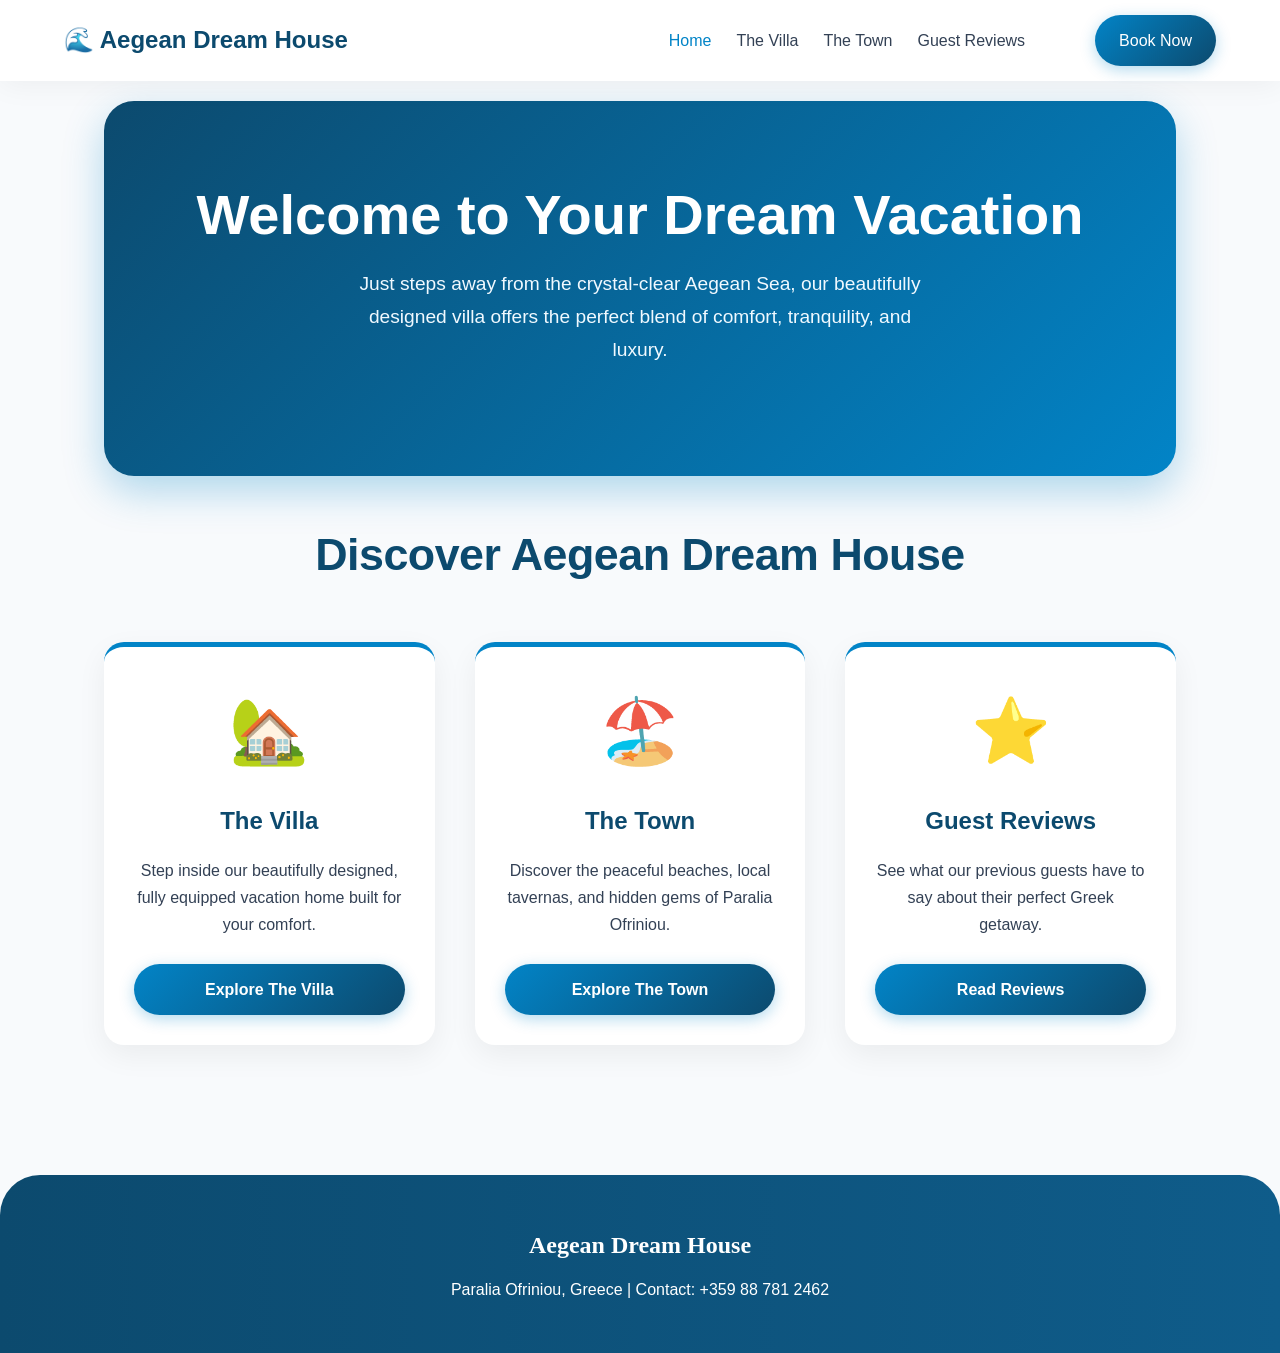
==== index.html @ e9da3510 "Update index.html" ====
<!DOCTYPE html>
<html lang="en">
<head>
    <meta charset="UTF-8">
    <meta name="viewport" content="width=device-width, initial-scale=1.0">
    <title>Aegean Dream House | Paralia Ofriniou</title>
    <link rel="stylesheet" href="style.css">
</head>
<body>

    <nav>
        <a href="index.html" class="logo">🌊 Aegean Dream House</a>
        <div class="menu-toggle" id="mobile-menu">
            <span class="bar"></span><span class="bar"></span><span class="bar"></span>
        </div>
        <div class="nav-links" id="nav-links">
            <a href="index.html" style="color: var(--accent-blue);">Home</a>
            <a href="villa.html">The Villa</a>
            <a href="town.html">The Town</a>
            <a href="reviews.html">Guest Reviews</a>
            <div id="google_translate_element" style="display: flex; align-items: center; margin: 0 10px;"></div>
            <a href="https://www.booking.com/Share-u95qrv" target="_blank" class="btn">Book Now</a>
        </div>
    </nav>

    <section class="section" style="padding-top: 20px; padding-bottom: 20px;">
        <div class="card fade-up" style="background: linear-gradient(135deg, var(--primary-blue), var(--accent-blue)); color: white; text-align: center; padding: 80px 20px; border-radius: 30px; box-shadow: 0 15px 40px rgba(2, 132, 199, 0.3); border-top: none;">
            <h1 style="font-size: 3.5rem; margin-bottom: 20px; line-height: 1.2;">Welcome to Your Dream Vacation</h1>
            <p style="font-size: 1.2rem; max-width: 600px; margin: 0 auto 30px auto; color: var(--light-blue);">Just steps away from the crystal-clear Aegean Sea, our beautifully designed villa offers the perfect blend of comfort, tranquility, and luxury.</p>
        </div>
    </section>

    <section class="section" style="padding-top: 20px;">
        <h2 class="section-title fade-up">Discover Aegean Dream House</h2>
        
        <div class="grid">
            <div class="card fade-up" style="text-align: center; display: flex; flex-direction: column; justify-content: space-between;">
                <div>
                    <div style="font-size: 4rem; margin-bottom: 15px;">🏡</div>
                    <h3 style="color: var(--primary-blue); font-size: 1.5rem; margin-bottom: 15px;">The Villa</h3>
                    <p style="margin-bottom: 25px;">Step inside our beautifully designed, fully equipped vacation home built for your comfort.</p>
                </div>
                <a href="villa.html" class="btn">Explore The Villa</a>
            </div>

            <div class="card fade-up" style="text-align: center; display: flex; flex-direction: column; justify-content: space-between;">
                <div>
                    <div style="font-size: 4rem; margin-bottom: 15px;">🏖️</div>
                    <h3 style="color: var(--primary-blue); font-size: 1.5rem; margin-bottom: 15px;">The Town</h3>
                    <p style="margin-bottom: 25px;">Discover the peaceful beaches, local tavernas, and hidden gems of Paralia Ofriniou.</p>
                </div>
                <a href="town.html" class="btn">Explore The Town</a>
            </div>

            <div class="card fade-up" style="text-align: center; display: flex; flex-direction: column; justify-content: space-between;">
                <div>
                    <div style="font-size: 4rem; margin-bottom: 15px;">⭐</div>
                    <h3 style="color: var(--primary-blue); font-size: 1.5rem; margin-bottom: 15px;">Guest Reviews</h3>
                    <p style="margin-bottom: 25px;">See what our previous guests have to say about their perfect Greek getaway.</p>
                </div>
                <a href="reviews.html" class="btn">Read Reviews</a>
            </div>
        </div>
    </section>

    <footer>
        <h2 style="font-family: 'Georgia', serif; margin-bottom: 10px;">Aegean Dream House</h2>
        <p>Paralia Ofriniou, Greece | Contact: +359 88 781 2462</p>
    </footer>

    <script>
        document.getElementById('mobile-menu').addEventListener('click', function() {
            document.getElementById('nav-links').classList.toggle('active');
        });

        const fadeElements = document.querySelectorAll('.fade-up');
        const appearOptions = { threshold: 0.15, rootMargin: "0px 0px -50px 0px" };
        const appearOnScroll = new IntersectionObserver(function(entries, observer) {
            entries.forEach(entry => {
                if (!entry.isIntersecting) return;
                entry.target.classList.add('visible');
                observer.unobserve(entry.target);
            });
        }, appearOptions);
        fadeElements.forEach(element => appearOnScroll.observe(element));

        function googleTranslateElementInit() {
            new google.translate.TranslateElement({
                pageLanguage: 'en',
                includedLanguages: 'en,bg,ro,ru,tr',
                layout: google.translate.TranslateElement.InlineLayout.SIMPLE
            }, 'google_translate_element');
        }
    </script>
    <script type="text/javascript" src="https://translate.google.com/translate_a/element.js?cb=googleTranslateElementInit"></script>
</body>
</html>
---- style.css ----
/* =========================================
   AEGEAN DREAM HOUSE - PREMIUM STYLESHEET
========================================= */

/* --- 1. Base Variables & Setup --- */
:root {
    --primary-blue: #0c4a6e; 
    --accent-blue: #0284c7;  
    --light-blue: #f0f9ff;   
    --text-color: #334155;
    --bg-color: #f8fafc;
}

* {
    margin: 0;
    padding: 0;
    box-sizing: border-box;
    font-family: 'Segoe UI', Tahoma, Geneva, Verdana, sans-serif;
}

body {
    background-color: var(--bg-color);
    color: var(--text-color);
    line-height: 1.7;
    overflow-x: hidden; /* Prevents horizontal scrolling */
}

/* --- 2. Floating Navigation Bar --- */
nav {
    display: flex;
    justify-content: space-between;
    align-items: center;
    padding: 15px 5%;
    background-color: rgba(255, 255, 255, 0.95);
    backdrop-filter: blur(10px); /* Gives a premium frosted glass effect */
    box-shadow: 0 4px 30px rgba(0,0,0,0.05);
    position: sticky;
    top: 0;
    z-index: 1000;
}

.logo {
    font-size: 1.5rem;
    font-weight: bold;
    color: var(--primary-blue);
    text-decoration: none;
    display: flex;
    align-items: center;
    transition: transform 0.3s ease;
}

.logo:hover {
    transform: scale(1.02);
}

.nav-links {
    display: flex;
    align-items: center;
    gap: 25px;
}

.nav-links a {
    text-decoration: none;
    color: var(--text-color);
    font-weight: 500;
    position: relative;
    transition: color 0.3s ease;
}

/* Elegant underline hover effect */
.nav-links a::after {
    content: '';
    position: absolute;
    width: 0;
    height: 2px;
    bottom: -4px;
    left: 0;
    background-color: var(--accent-blue);
    transition: width 0.3s ease;
}

.nav-links a:hover::after {
    width: 100%;
}

.nav-links a:hover {
    color: var(--accent-blue);
}

/* --- Buttons --- */
.btn {
    background: linear-gradient(135deg, var(--accent-blue), var(--primary-blue));
    color: #fff !important;
    padding: 12px 24px;
    border-radius: 30px; /* Softer, pill-shaped buttons */
    font-weight: bold;
    border: none;
    cursor: pointer;
    transition: transform 0.3s ease, box-shadow 0.3s ease;
    text-align: center;
    text-decoration: none;
    box-shadow: 0 4px 15px rgba(2, 132, 199, 0.3);
}

.btn:hover {
    transform: translateY(-2px);
    box-shadow: 0 8px 25px rgba(2, 132, 199, 0.4);
}

.btn::after {
    display: none; /* Removes the underline effect from the button */
}

/* --- 3. Sections & Floating Cards --- */
.section {
    padding: 80px 5%;
    max-width: 1200px;
    margin: 0 auto;
}

.section-title {
    text-align: center;
    font-size: 2.8rem;
    color: var(--primary-blue);
    margin-bottom: 50px;
    font-weight: 800;
    letter-spacing: -0.5px;
}

.grid {
    display: grid;
    grid-template-columns: repeat(auto-fit, minmax(300px, 1fr));
    gap: 40px;
    margin-top: 30px;
}

.card {
    background: #fff;
    padding: 30px;
    border-radius: 20px; /* Softer corners */
    box-shadow: 0 10px 30px rgba(0,0,0,0.06); /* Soft, floating shadow */
    border-top: 5px solid var(--accent-blue);
    transition: transform 0.5s cubic-bezier(0.165, 0.84, 0.44, 1), box-shadow 0.5s ease;
}

.card:hover {
    transform: translateY(-8px);
    box-shadow: 0 20px 40px rgba(0,0,0,0.12);
}

/* --- 4. PERFECT IMAGE GALLERIES --- */
.gallery-grid {
    display: grid;
    grid-template-columns: repeat(auto-fit, minmax(300px, 1fr));
    gap: 20px;
    margin-top: 30px;
}

.gallery-img {
    width: 100%;
    height: 280px; /* Forces all images to be exactly this tall */
    object-fit: cover; /* Crops perfectly without stretching */
    border-radius: 15px; /* Smooth corners */
    box-shadow: 0 5px 15px rgba(0,0,0,0.08);
    transition: transform 0.5s cubic-bezier(0.165, 0.84, 0.44, 1), box-shadow 0.5s ease;
}

/* Only applies hover effect to Villa images */
.gallery-img.interactive:hover {
    transform: scale(1.03);
    cursor: zoom-in;
    box-shadow: 0 15px 30px rgba(0,0,0,0.15);
}

/* --- 5. LIGHTBOX (Enlarge Image Overlay) --- */
.lightbox {
    display: none; /* Hidden by default */
    position: fixed;
    z-index: 9999;
    top: 0;
    left: 0;
    width: 100%;
    height: 100%;
    background: rgba(12, 74, 110, 0.95); /* Deep blue premium backdrop */
    backdrop-filter: blur(5px);
    align-items: center;
    justify-content: center;
    opacity: 0;
    transition: opacity 0.4s ease;
}

.lightbox.active {
    display: flex;
    opacity: 1;
}

.lightbox img {
    max-width: 90%;
    max-height: 90vh;
    border-radius: 10px;
    box-shadow: 0 20px 50px rgba(0,0,0,0.5);
    transform: scale(0.95);
    transition: transform 0.4s cubic-bezier(0.165, 0.84, 0.44, 1);
}

.lightbox.active img {
    transform: scale(1);
}

.close-lightbox {
    position: absolute;
    top: 30px;
    right: 40px;
    color: white;
    font-size: 40px;
    cursor: pointer;
    transition: transform 0.3s;
}

.close-lightbox:hover {
    transform: scale(1.1) rotate(90deg);
}

/* --- 6. Form Styles --- */
.review-form {
    background: #fff;
    padding: 40px;
    border-radius: 20px;
    box-shadow: 0 10px 30px rgba(0,0,0,0.06);
    max-width: 600px;
    margin: 0 auto 50px auto;
}

input, select, textarea {
    width: 100%;
    padding: 15px;
    margin-bottom: 20px;
    border: 2px solid var(--light-blue);
    border-radius: 10px;
    font-family: inherit;
    font-size: 1rem;
    transition: border-color 0.3s, box-shadow 0.3s;
}

input:focus, select:focus, textarea:focus {
    outline: none;
    border-color: var(--accent-blue);
    box-shadow: 0 0 0 4px rgba(2, 132, 199, 0.1);
}

/* --- 7. Smooth Scroll Animations --- */
.fade-up {
    opacity: 0;
    transform: translateY(40px);
    /* The cubic-bezier makes it slow down smoothly at the end */
    transition: opacity 1s cubic-bezier(0.25, 1, 0.5, 1), transform 1s cubic-bezier(0.25, 1, 0.5, 1);
}

.fade-up.visible {
    opacity: 1;
    transform: translateY(0);
}

/* --- 8. Footer --- */
footer {
    background: linear-gradient(to right, var(--primary-blue), #0f5c8a);
    color: #fff;
    text-align: center;
    padding: 50px 5%;
    margin-top: 50px;
    border-top-left-radius: 40px;
    border-top-right-radius: 40px;
}

/* --- Mobile Menu & Google Translate Keep Same Logic --- */
.menu-toggle { display: none; flex-direction: column; cursor: pointer; }
.menu-toggle .bar { width: 25px; height: 3px; background-color: var(--primary-blue); margin: 4px 0; transition: 0.3s; border-radius: 3px; }
@media (max-width: 768px) {
    .menu-toggle { display: flex; }
    .nav-links { display: none; flex-direction: column; width: 100%; position: absolute; top: 70px; left: 0; background-color: rgba(255,255,255,0.98); padding: 20px 0; box-shadow: 0 10px 20px rgba(0,0,0,0.1); }
    .nav-links.active { display: flex; }
    #google_translate_element { margin: 15px 0 !important; }
}
.skiptranslate iframe { display: none !important; }
body { top: 0px !important; }
.goog-te-gadget-simple { background-color: var(--light-blue) !important; border: none !important; border-radius: 20px !important; padding: 8px 15px !important; font-family: inherit !important; display: flex !important; align-items: center !important; }
.goog-te-menu-value span { color: var(--primary-blue) !important; font-weight: bold !important; text-decoration: none !important; }
.goog-te-gadget-icon { display: none !important; }
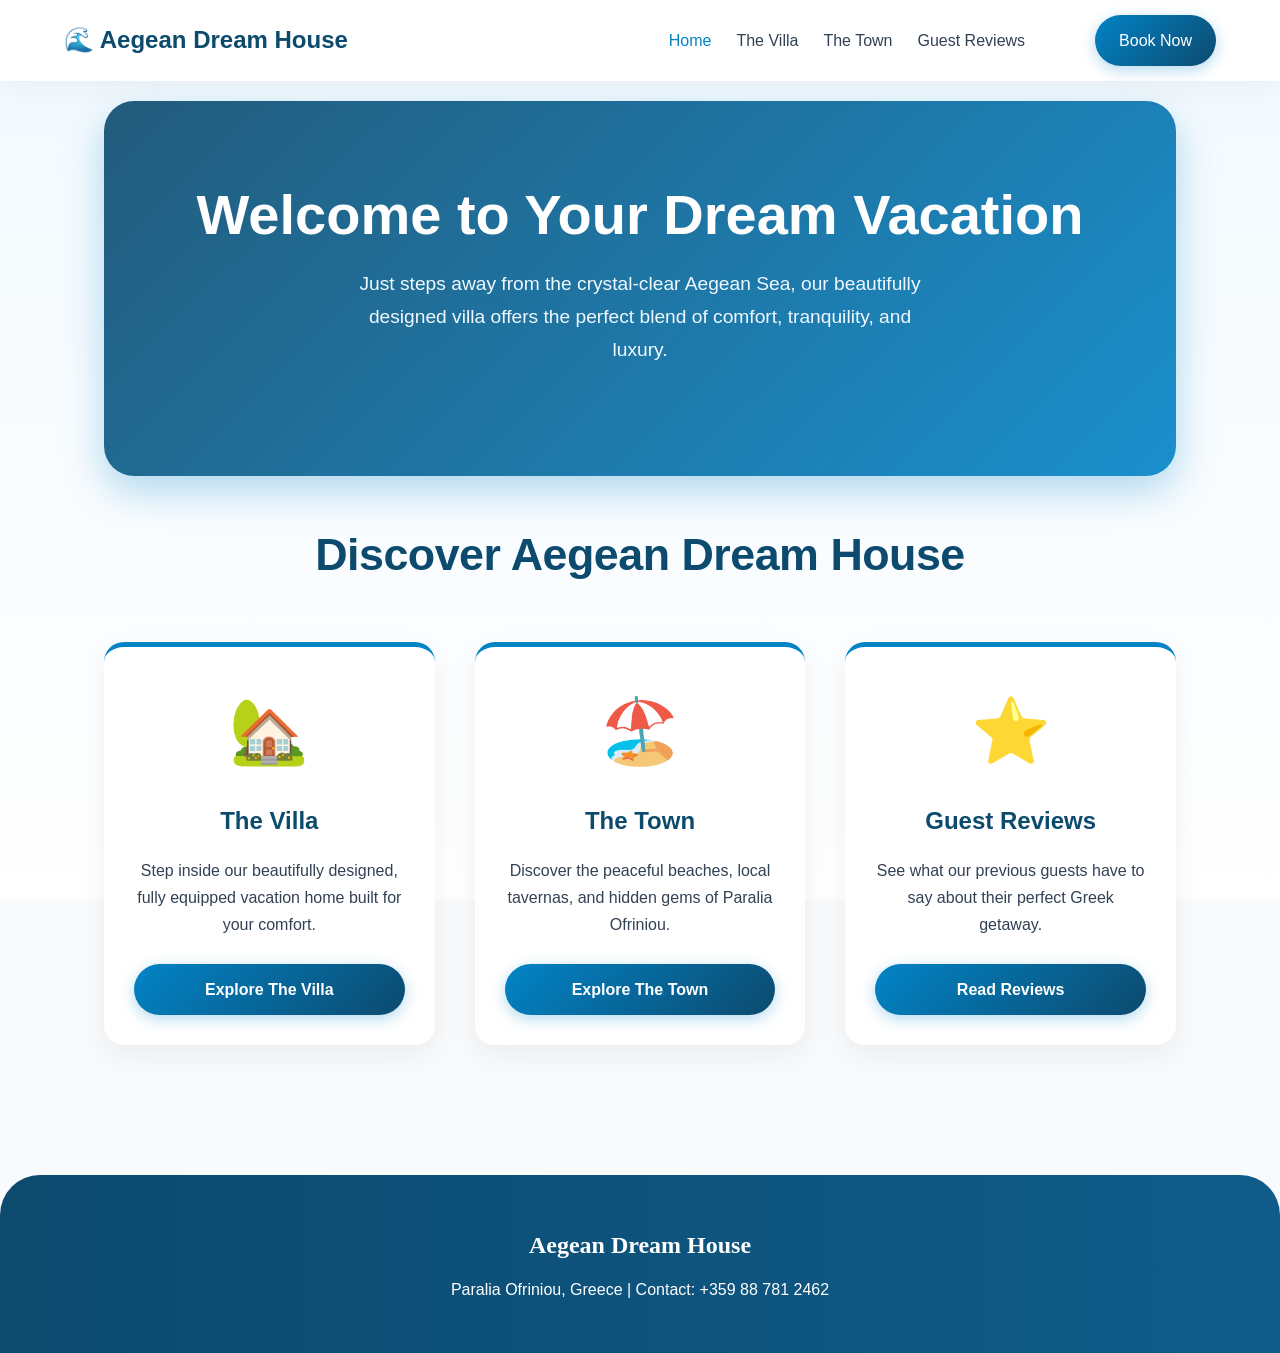
==== commit ee3a70be: "Update index.html" ====
--- a/index.html
+++ b/index.html
@@ -6,7 +6,7 @@
     <title>Aegean Dream House | Paralia Ofriniou</title>
     <link rel="stylesheet" href="style.css">
 </head>
-<body>
+<body class="live-bg">
 
     <nav>
         <a href="index.html" class="logo">🌊 Aegean Dream House</a>
@@ -24,7 +24,7 @@
     </nav>
 
     <section class="section" style="padding-top: 20px; padding-bottom: 20px;">
-        <div class="card fade-up" style="background: linear-gradient(135deg, var(--primary-blue), var(--accent-blue)); color: white; text-align: center; padding: 80px 20px; border-radius: 30px; box-shadow: 0 15px 40px rgba(2, 132, 199, 0.3); border-top: none;">
+        <div class="card fade-up" style="background: linear-gradient(135deg, rgba(12, 74, 110, 0.9), rgba(2, 132, 199, 0.9)); color: white; text-align: center; padding: 80px 20px; border-radius: 30px; box-shadow: 0 15px 40px rgba(2, 132, 199, 0.3); border-top: none;">
             <h1 style="font-size: 3.5rem; margin-bottom: 20px; line-height: 1.2;">Welcome to Your Dream Vacation</h1>
             <p style="font-size: 1.2rem; max-width: 600px; margin: 0 auto 30px auto; color: var(--light-blue);">Just steps away from the crystal-clear Aegean Sea, our beautifully designed villa offers the perfect blend of comfort, tranquility, and luxury.</p>
         </div>
--- a/style.css
+++ b/style.css
@@ -22,17 +22,40 @@
     background-color: var(--bg-color);
     color: var(--text-color);
     line-height: 1.7;
-    overflow-x: hidden; /* Prevents horizontal scrolling */
-}
-
-/* --- 2. Floating Navigation Bar --- */
+    overflow-x: hidden; 
+}
+
+/* --- 2. THE AEGEAN BACKGROUND THEMES --- */
+/* The "Live" Drifting Background for the Home Page */
+.live-bg {
+    background-image: linear-gradient(rgba(240, 249, 255, 0.75), rgba(255, 255, 255, 0.95)), url('https://images.unsplash.com/photo-1503177119275-0aa32b3a9368?ixlib=rb-4.0.3&auto=format&fit=crop&w=1920&q=80');
+    background-size: 120%;
+    background-attachment: fixed;
+    animation: oceanDrift 30s infinite alternate linear;
+}
+
+@keyframes oceanDrift {
+    0% { background-position: 0% 50%; }
+    100% { background-position: 100% 50%; }
+}
+
+/* The Static, Bright Background for the Other Pages */
+.static-bg {
+    background-image: linear-gradient(rgba(240, 249, 255, 0.85), rgba(255, 255, 255, 0.98)), url('https://images.unsplash.com/photo-1503177119275-0aa32b3a9368?ixlib=rb-4.0.3&auto=format&fit=crop&w=1920&q=80');
+    background-size: cover;
+    background-position: center;
+    background-attachment: fixed;
+}
+
+
+/* --- 3. Floating Navigation Bar --- */
 nav {
     display: flex;
     justify-content: space-between;
     align-items: center;
     padding: 15px 5%;
     background-color: rgba(255, 255, 255, 0.95);
-    backdrop-filter: blur(10px); /* Gives a premium frosted glass effect */
+    backdrop-filter: blur(10px); 
     box-shadow: 0 4px 30px rgba(0,0,0,0.05);
     position: sticky;
     top: 0;
@@ -67,7 +90,6 @@
     transition: color 0.3s ease;
 }
 
-/* Elegant underline hover effect */
 .nav-links a::after {
     content: '';
     position: absolute;
@@ -87,12 +109,11 @@
     color: var(--accent-blue);
 }
 
-/* --- Buttons --- */
 .btn {
     background: linear-gradient(135deg, var(--accent-blue), var(--primary-blue));
     color: #fff !important;
     padding: 12px 24px;
-    border-radius: 30px; /* Softer, pill-shaped buttons */
+    border-radius: 30px; 
     font-weight: bold;
     border: none;
     cursor: pointer;
@@ -108,10 +129,10 @@
 }
 
 .btn::after {
-    display: none; /* Removes the underline effect from the button */
-}
-
-/* --- 3. Sections & Floating Cards --- */
+    display: none; 
+}
+
+/* --- 4. Sections & Floating Cards --- */
 .section {
     padding: 80px 5%;
     max-width: 1200px;
@@ -135,10 +156,10 @@
 }
 
 .card {
-    background: #fff;
+    background: rgba(255, 255, 255, 0.95); /* Slightly translucent to show background */
     padding: 30px;
-    border-radius: 20px; /* Softer corners */
-    box-shadow: 0 10px 30px rgba(0,0,0,0.06); /* Soft, floating shadow */
+    border-radius: 20px; 
+    box-shadow: 0 10px 30px rgba(0,0,0,0.06); 
     border-top: 5px solid var(--accent-blue);
     transition: transform 0.5s cubic-bezier(0.165, 0.84, 0.44, 1), box-shadow 0.5s ease;
 }
@@ -148,7 +169,7 @@
     box-shadow: 0 20px 40px rgba(0,0,0,0.12);
 }
 
-/* --- 4. PERFECT IMAGE GALLERIES --- */
+/* --- 5. Image Galleries --- */
 .gallery-grid {
     display: grid;
     grid-template-columns: repeat(auto-fit, minmax(300px, 1fr));
@@ -158,30 +179,29 @@
 
 .gallery-img {
     width: 100%;
-    height: 280px; /* Forces all images to be exactly this tall */
-    object-fit: cover; /* Crops perfectly without stretching */
-    border-radius: 15px; /* Smooth corners */
+    height: 280px; 
+    object-fit: cover; 
+    border-radius: 15px; 
     box-shadow: 0 5px 15px rgba(0,0,0,0.08);
     transition: transform 0.5s cubic-bezier(0.165, 0.84, 0.44, 1), box-shadow 0.5s ease;
 }
 
-/* Only applies hover effect to Villa images */
 .gallery-img.interactive:hover {
     transform: scale(1.03);
     cursor: zoom-in;
     box-shadow: 0 15px 30px rgba(0,0,0,0.15);
 }
 
-/* --- 5. LIGHTBOX (Enlarge Image Overlay) --- */
+/* --- 6. Lightbox --- */
 .lightbox {
-    display: none; /* Hidden by default */
+    display: none; 
     position: fixed;
     z-index: 9999;
     top: 0;
     left: 0;
     width: 100%;
     height: 100%;
-    background: rgba(12, 74, 110, 0.95); /* Deep blue premium backdrop */
+    background: rgba(12, 74, 110, 0.95); 
     backdrop-filter: blur(5px);
     align-items: center;
     justify-content: center;
@@ -221,9 +241,9 @@
     transform: scale(1.1) rotate(90deg);
 }
 
-/* --- 6. Form Styles --- */
+/* --- 7. Forms --- */
 .review-form {
-    background: #fff;
+    background: rgba(255, 255, 255, 0.95);
     padding: 40px;
     border-radius: 20px;
     box-shadow: 0 10px 30px rgba(0,0,0,0.06);
@@ -248,11 +268,10 @@
     box-shadow: 0 0 0 4px rgba(2, 132, 199, 0.1);
 }
 
-/* --- 7. Smooth Scroll Animations --- */
+/* --- 8. Smooth Scroll Animations --- */
 .fade-up {
     opacity: 0;
     transform: translateY(40px);
-    /* The cubic-bezier makes it slow down smoothly at the end */
     transition: opacity 1s cubic-bezier(0.25, 1, 0.5, 1), transform 1s cubic-bezier(0.25, 1, 0.5, 1);
 }
 
@@ -261,7 +280,7 @@
     transform: translateY(0);
 }
 
-/* --- 8. Footer --- */
+/* --- 9. Footer --- */
 footer {
     background: linear-gradient(to right, var(--primary-blue), #0f5c8a);
     color: #fff;
@@ -272,7 +291,7 @@
     border-top-right-radius: 40px;
 }
 
-/* --- Mobile Menu & Google Translate Keep Same Logic --- */
+/* --- 10. Mobile Menu & Translate Menu --- */
 .menu-toggle { display: none; flex-direction: column; cursor: pointer; }
 .menu-toggle .bar { width: 25px; height: 3px; background-color: var(--primary-blue); margin: 4px 0; transition: 0.3s; border-radius: 3px; }
 @media (max-width: 768px) {
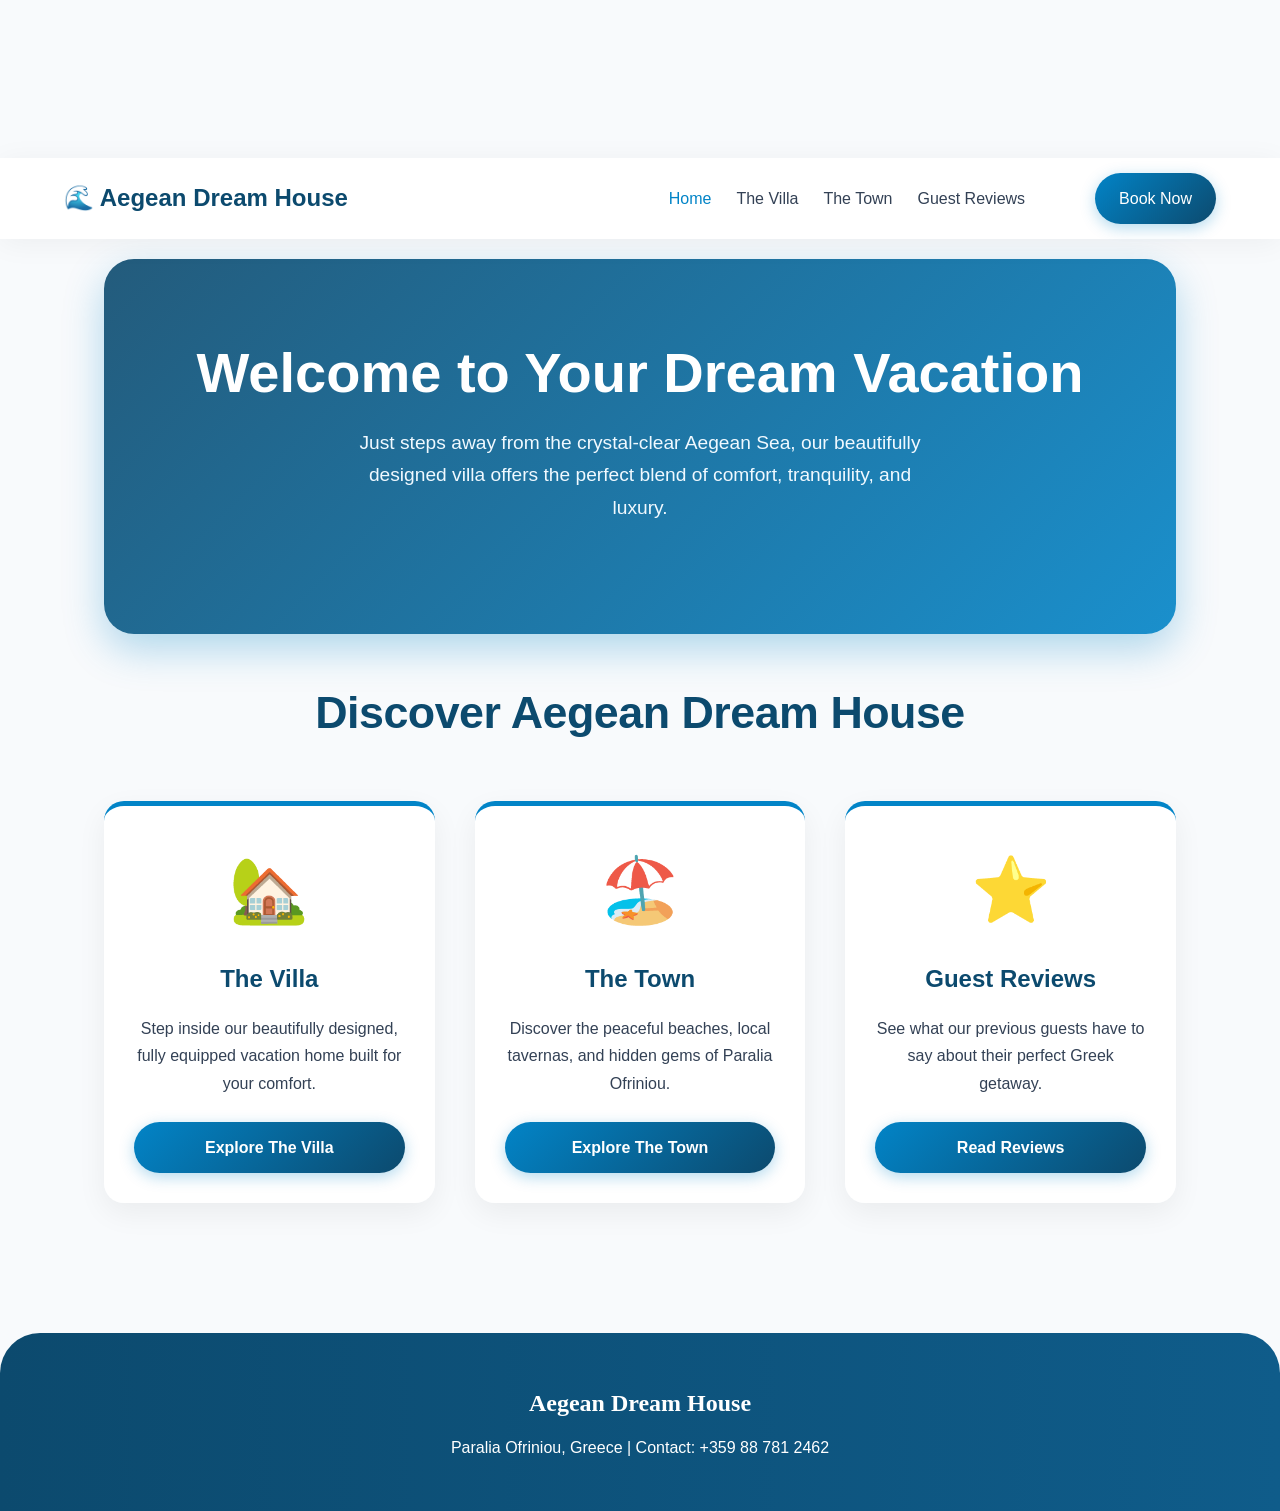
==== commit 0f281286: "Update index.html" ====
--- a/index.html
+++ b/index.html
@@ -6,7 +6,14 @@
     <title>Aegean Dream House | Paralia Ofriniou</title>
     <link rel="stylesheet" href="style.css">
 </head>
-<body class="live-bg">
+<body>
+
+    <div class="video-background">
+        <video autoplay loop muted playsinline>
+            <source src="images/waves.mp4" type="video/mp4">
+        </video>
+        <div class="video-overlay"></div>
+    </div>
 
     <nav>
         <a href="index.html" class="logo">🌊 Aegean Dream House</a>
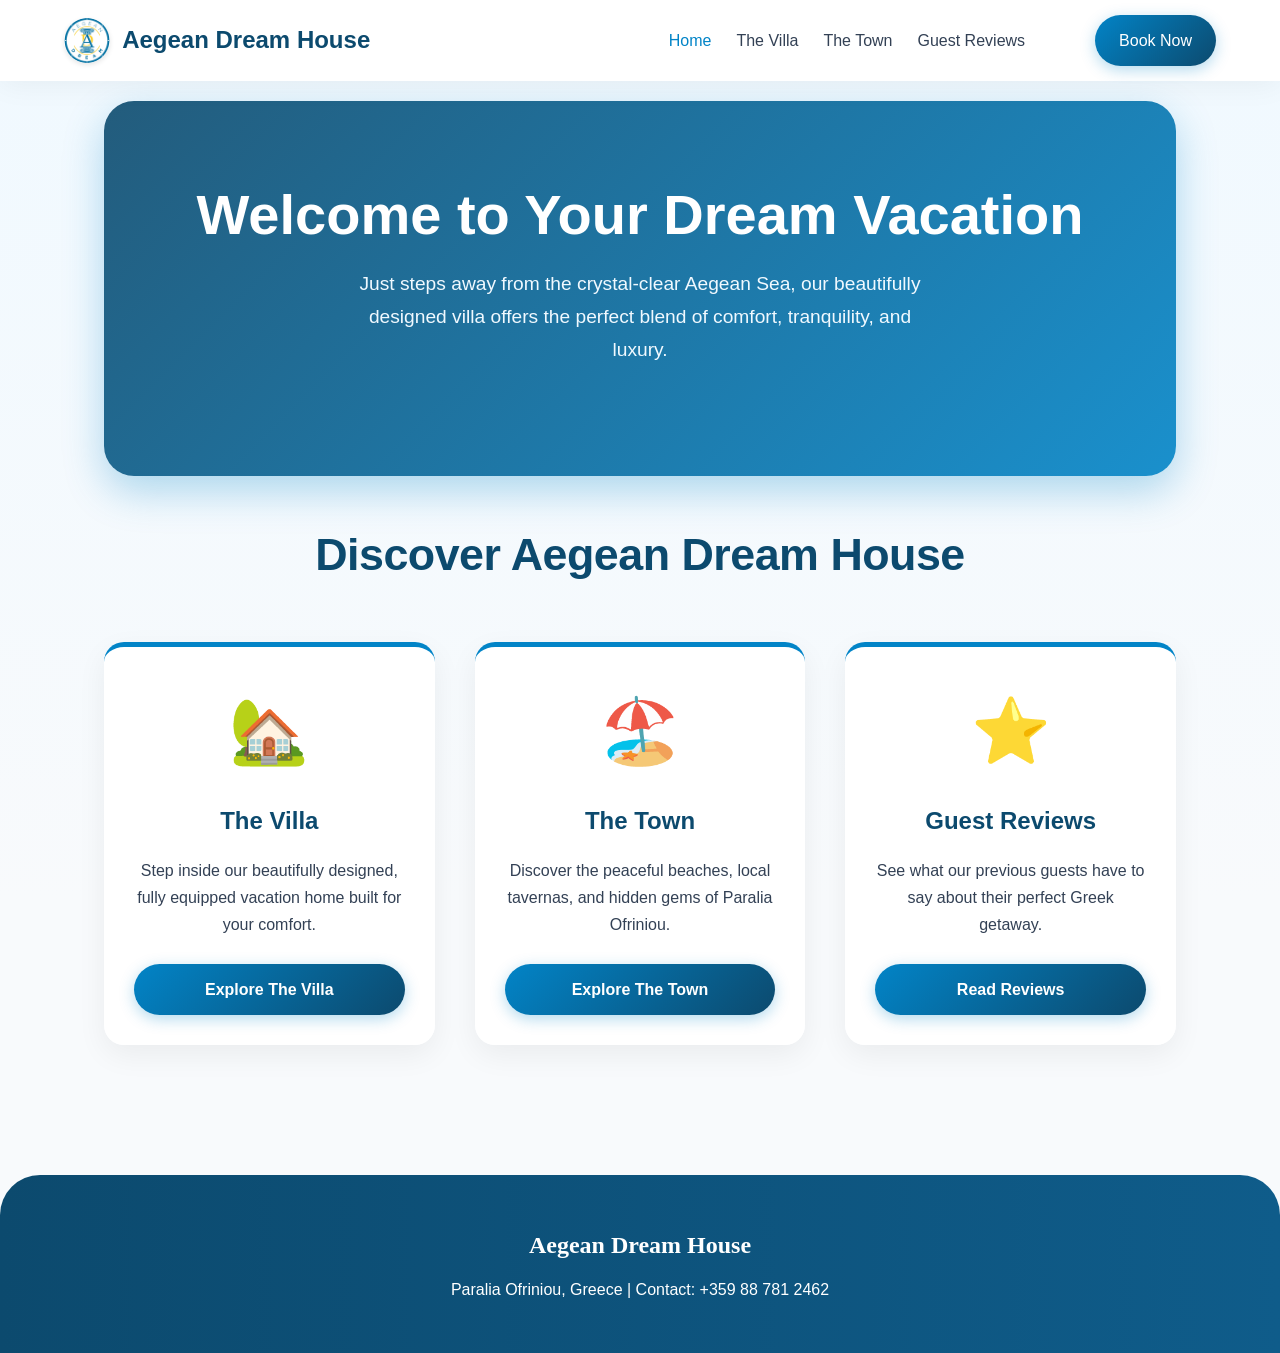
==== commit 64109495: "Update index.html" ====
--- a/index.html
+++ b/index.html
@@ -16,7 +16,10 @@
     </div>
 
     <nav>
-        <a href="index.html" class="logo">🌊 Aegean Dream House</a>
+<a href="index.html" class="logo">
+            <img src="images/logo.jpg" alt="Aegean Dream Logo" class="nav-logo">
+            Aegean Dream House
+        </a>
         <div class="menu-toggle" id="mobile-menu">
             <span class="bar"></span><span class="bar"></span><span class="bar"></span>
         </div>
--- a/style.css
+++ b/style.css
@@ -26,27 +26,41 @@
 }
 
 /* --- 2. THE AEGEAN BACKGROUND THEMES --- */
-/* The "Live" Drifting Background for the Home Page */
-.live-bg {
-    background-image: linear-gradient(rgba(240, 249, 255, 0.75), rgba(255, 255, 255, 0.95)), url('https://images.unsplash.com/photo-1503177119275-0aa32b3a9368?ixlib=rb-4.0.3&auto=format&fit=crop&w=1920&q=80');
-    background-size: 120%;
+
+/* The Live Video Background (For Home Page) */
+.video-background {
+    position: fixed;
+    top: 0;
+    left: 0;
+    width: 100%;
+    height: 100%;
+    z-index: -1;
+    overflow: hidden;
+    background-color: var(--light-blue); /* Fallback color */
+}
+
+.video-background video {
+    width: 100%;
+    height: 100%;
+    object-fit: cover; /* Ensures the video fills the screen perfectly */
+}
+
+.video-overlay {
+    position: absolute;
+    top: 0;
+    left: 0;
+    width: 100%;
+    height: 100%;
+    /* A soft gradient overlay so text remains easy to read */
+    background: linear-gradient(rgba(240, 249, 255, 0.6), rgba(248, 250, 252, 1)); 
+}
+
+/* The Static Background (For all other pages) */
+/* A premium, unbreakable CSS color gradient inspired by the Aegean Sea */
+.static-bg {
+    background: linear-gradient(135deg, #e0f2fe 0%, #bae6fd 50%, #f8fafc 100%);
     background-attachment: fixed;
-    animation: oceanDrift 30s infinite alternate linear;
-}
-
-@keyframes oceanDrift {
-    0% { background-position: 0% 50%; }
-    100% { background-position: 100% 50%; }
-}
-
-/* The Static, Bright Background for the Other Pages */
-.static-bg {
-    background-image: linear-gradient(rgba(240, 249, 255, 0.85), rgba(255, 255, 255, 0.98)), url('https://images.unsplash.com/photo-1503177119275-0aa32b3a9368?ixlib=rb-4.0.3&auto=format&fit=crop&w=1920&q=80');
-    background-size: cover;
-    background-position: center;
-    background-attachment: fixed;
-}
-
+}
 
 /* --- 3. Floating Navigation Bar --- */
 nav {
@@ -305,3 +319,12 @@
 .goog-te-gadget-simple { background-color: var(--light-blue) !important; border: none !important; border-radius: 20px !important; padding: 8px 15px !important; font-family: inherit !important; display: flex !important; align-items: center !important; }
 .goog-te-menu-value span { color: var(--primary-blue) !important; font-weight: bold !important; text-decoration: none !important; }
 .goog-te-gadget-icon { display: none !important; }
+
+/* --- Custom Logo Sizing --- */
+.nav-logo {
+    height: 45px; /* Keeps the logo the perfect size for the menu */
+    width: auto;
+    margin-right: 12px;
+    border-radius: 50%; /* Keeps the circular shape perfectly round */
+    box-shadow: 0 2px 5px rgba(0,0,0,0.1); /* Adds a tiny shadow to make it pop */
+}
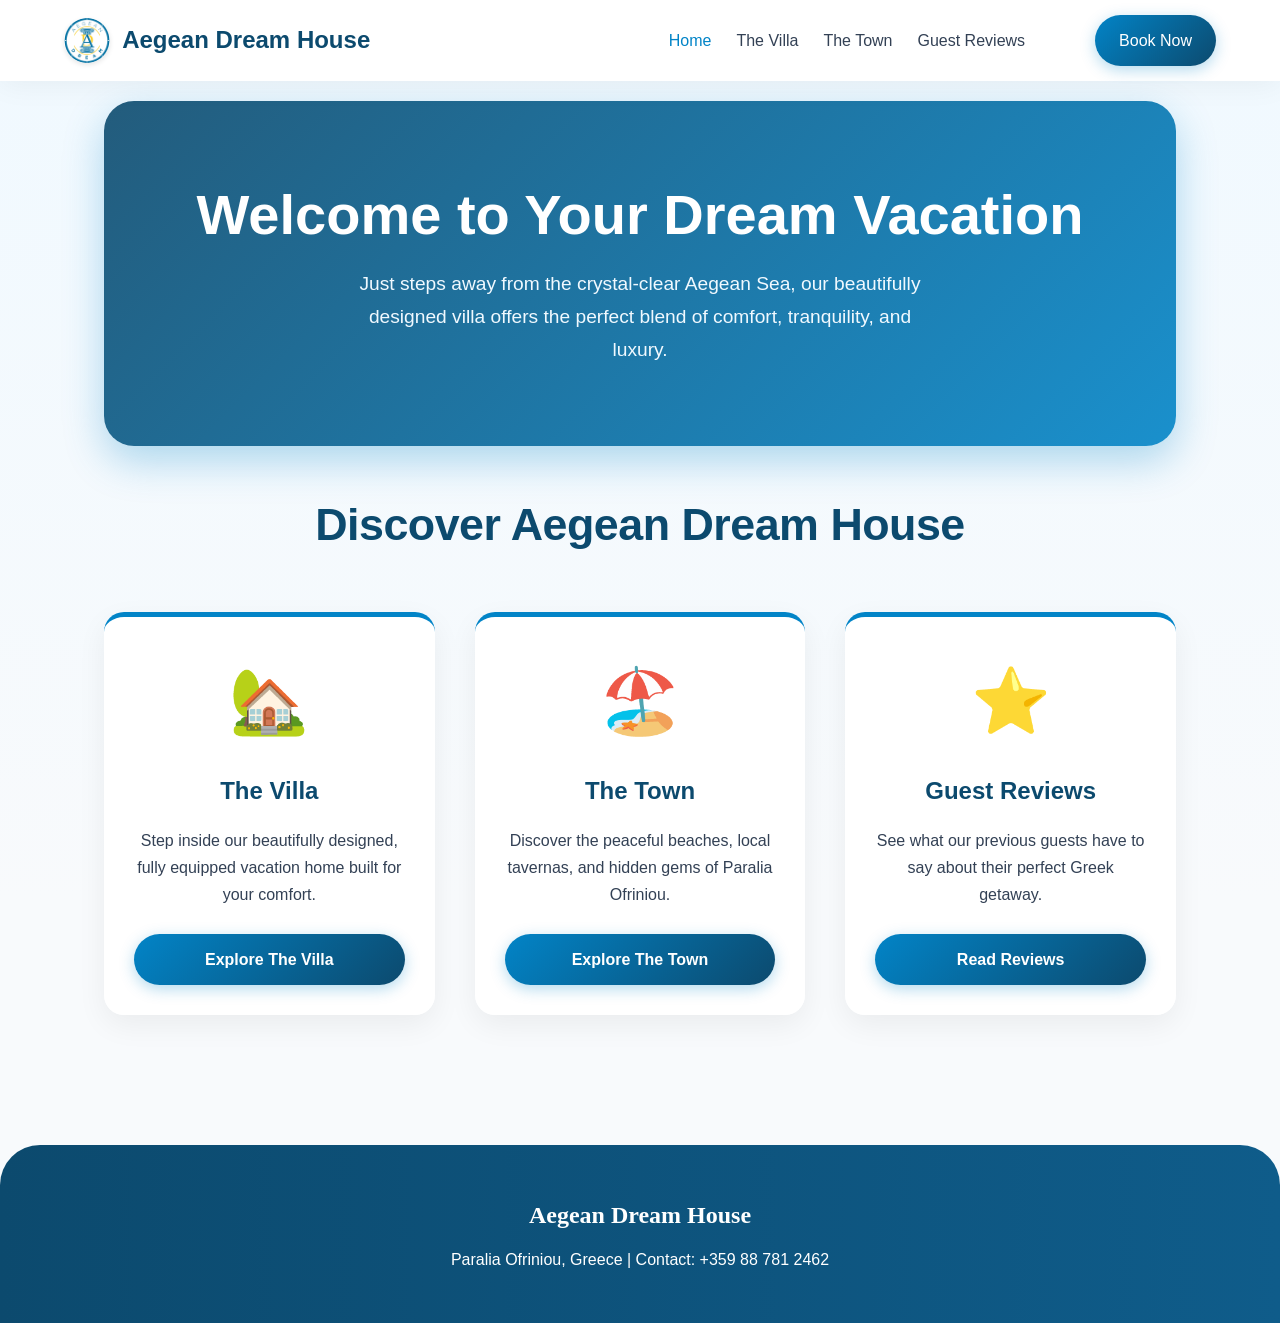
==== commit 471071cc: "﻿Refactor site: extract shared JS, move inline styles to CSS, add SEO Move all inline styles to prop" ====
--- a/index.html
+++ b/index.html
@@ -1,107 +1,92 @@
-<!DOCTYPE html>
-<html lang="en">
-<head>
-    <meta charset="UTF-8">
-    <meta name="viewport" content="width=device-width, initial-scale=1.0">
-    <title>Aegean Dream House | Paralia Ofriniou</title>
-    <link rel="stylesheet" href="style.css">
-</head>
-<body>
-
-    <div class="video-background">
-        <video autoplay loop muted playsinline>
-            <source src="images/waves.mp4" type="video/mp4">
-        </video>
-        <div class="video-overlay"></div>
-    </div>
-
-    <nav>
-<a href="index.html" class="logo">
-            <img src="images/logo.jpg" alt="Aegean Dream Logo" class="nav-logo">
-            Aegean Dream House
-        </a>
-        <div class="menu-toggle" id="mobile-menu">
-            <span class="bar"></span><span class="bar"></span><span class="bar"></span>
-        </div>
-        <div class="nav-links" id="nav-links">
-            <a href="index.html" style="color: var(--accent-blue);">Home</a>
-            <a href="villa.html">The Villa</a>
-            <a href="town.html">The Town</a>
-            <a href="reviews.html">Guest Reviews</a>
-            <div id="google_translate_element" style="display: flex; align-items: center; margin: 0 10px;"></div>
-            <a href="https://www.booking.com/Share-u95qrv" target="_blank" class="btn">Book Now</a>
-        </div>
-    </nav>
-
-    <section class="section" style="padding-top: 20px; padding-bottom: 20px;">
-        <div class="card fade-up" style="background: linear-gradient(135deg, rgba(12, 74, 110, 0.9), rgba(2, 132, 199, 0.9)); color: white; text-align: center; padding: 80px 20px; border-radius: 30px; box-shadow: 0 15px 40px rgba(2, 132, 199, 0.3); border-top: none;">
-            <h1 style="font-size: 3.5rem; margin-bottom: 20px; line-height: 1.2;">Welcome to Your Dream Vacation</h1>
-            <p style="font-size: 1.2rem; max-width: 600px; margin: 0 auto 30px auto; color: var(--light-blue);">Just steps away from the crystal-clear Aegean Sea, our beautifully designed villa offers the perfect blend of comfort, tranquility, and luxury.</p>
-        </div>
-    </section>
-
-    <section class="section" style="padding-top: 20px;">
-        <h2 class="section-title fade-up">Discover Aegean Dream House</h2>
-        
-        <div class="grid">
-            <div class="card fade-up" style="text-align: center; display: flex; flex-direction: column; justify-content: space-between;">
-                <div>
-                    <div style="font-size: 4rem; margin-bottom: 15px;">🏡</div>
-                    <h3 style="color: var(--primary-blue); font-size: 1.5rem; margin-bottom: 15px;">The Villa</h3>
-                    <p style="margin-bottom: 25px;">Step inside our beautifully designed, fully equipped vacation home built for your comfort.</p>
-                </div>
-                <a href="villa.html" class="btn">Explore The Villa</a>
-            </div>
-
-            <div class="card fade-up" style="text-align: center; display: flex; flex-direction: column; justify-content: space-between;">
-                <div>
-                    <div style="font-size: 4rem; margin-bottom: 15px;">🏖️</div>
-                    <h3 style="color: var(--primary-blue); font-size: 1.5rem; margin-bottom: 15px;">The Town</h3>
-                    <p style="margin-bottom: 25px;">Discover the peaceful beaches, local tavernas, and hidden gems of Paralia Ofriniou.</p>
-                </div>
-                <a href="town.html" class="btn">Explore The Town</a>
-            </div>
-
-            <div class="card fade-up" style="text-align: center; display: flex; flex-direction: column; justify-content: space-between;">
-                <div>
-                    <div style="font-size: 4rem; margin-bottom: 15px;">⭐</div>
-                    <h3 style="color: var(--primary-blue); font-size: 1.5rem; margin-bottom: 15px;">Guest Reviews</h3>
-                    <p style="margin-bottom: 25px;">See what our previous guests have to say about their perfect Greek getaway.</p>
-                </div>
-                <a href="reviews.html" class="btn">Read Reviews</a>
-            </div>
-        </div>
-    </section>
-
-    <footer>
-        <h2 style="font-family: 'Georgia', serif; margin-bottom: 10px;">Aegean Dream House</h2>
-        <p>Paralia Ofriniou, Greece | Contact: +359 88 781 2462</p>
-    </footer>
-
-    <script>
-        document.getElementById('mobile-menu').addEventListener('click', function() {
-            document.getElementById('nav-links').classList.toggle('active');
-        });
-
-        const fadeElements = document.querySelectorAll('.fade-up');
-        const appearOptions = { threshold: 0.15, rootMargin: "0px 0px -50px 0px" };
-        const appearOnScroll = new IntersectionObserver(function(entries, observer) {
-            entries.forEach(entry => {
-                if (!entry.isIntersecting) return;
-                entry.target.classList.add('visible');
-                observer.unobserve(entry.target);
-            });
-        }, appearOptions);
-        fadeElements.forEach(element => appearOnScroll.observe(element));
-
-        function googleTranslateElementInit() {
-            new google.translate.TranslateElement({
-                pageLanguage: 'en',
-                includedLanguages: 'en,bg,ro,ru,tr',
-                layout: google.translate.TranslateElement.InlineLayout.SIMPLE
-            }, 'google_translate_element');
-        }
-    </script>
-    <script type="text/javascript" src="https://translate.google.com/translate_a/element.js?cb=googleTranslateElementInit"></script>
-</body>
-</html>
+<!DOCTYPE html>
+<html lang="en">
+<head>
+    <meta charset="UTF-8">
+    <meta name="viewport" content="width=device-width, initial-scale=1.0">
+    <title>Aegean Dream House | Paralia Ofriniou</title>
+    <meta name="description" content="Aegean Dream House - a beautifully designed vacation villa just steps from the crystal-clear Aegean Sea in Paralia Ofriniou, Greece. Book your dream getaway today.">
+    <meta property="og:title" content="Aegean Dream House | Paralia Ofriniou, Greece">
+    <meta property="og:description" content="A beautifully designed vacation villa just steps from the crystal-clear Aegean Sea. Comfort, tranquility, and luxury in Paralia Ofriniou.">
+    <meta property="og:image" content="https://aegeandream.net/images/logo.jpg">
+    <meta property="og:url" content="https://aegeandream.net/">
+    <meta property="og:type" content="website">
+    <link rel="canonical" href="https://aegeandream.net/">
+    <link rel="stylesheet" href="style.css">
+    <link rel="icon" href="images/logo.jpg">
+</head>
+<body>
+
+    <div class="video-background">
+        <video autoplay loop muted playsinline>
+            <source src="images/waves.mp4" type="video/mp4">
+        </video>
+        <div class="video-overlay"></div>
+    </div>
+
+    <nav>
+        <a href="index.html" class="logo">
+            <img src="images/logo.jpg" alt="Aegean Dream House logo" class="nav-logo">
+            Aegean Dream House
+        </a>
+        <div class="menu-toggle" id="mobile-menu">
+            <span class="bar"></span><span class="bar"></span><span class="bar"></span>
+        </div>
+        <div class="nav-links" id="nav-links">
+            <a href="index.html" class="nav-link--active">Home</a>
+            <a href="villa.html">The Villa</a>
+            <a href="town.html">The Town</a>
+            <a href="reviews.html">Guest Reviews</a>
+            <div id="google_translate_element" class="nav-translate"></div>
+            <a href="https://www.booking.com/Share-u95qrv" target="_blank" rel="noopener noreferrer" class="btn">Book Now</a>
+        </div>
+    </nav>
+
+    <section class="section section--compact-vert">
+        <div class="card hero-banner fade-up">
+            <h1 class="hero-title">Welcome to Your Dream Vacation</h1>
+            <p class="hero-subtitle">Just steps away from the crystal-clear Aegean Sea, our beautifully designed villa offers the perfect blend of comfort, tranquility, and luxury.</p>
+        </div>
+    </section>
+
+    <section class="section section--compact-top">
+        <h2 class="section-title fade-up">Discover Aegean Dream House</h2>
+
+        <div class="grid">
+            <div class="card feature-card fade-up">
+                <div>
+                    <div class="feature-icon">&#127969;</div>
+                    <h3 class="feature-title">The Villa</h3>
+                    <p class="feature-text">Step inside our beautifully designed, fully equipped vacation home built for your comfort.</p>
+                </div>
+                <a href="villa.html" class="btn">Explore The Villa</a>
+            </div>
+
+            <div class="card feature-card fade-up">
+                <div>
+                    <div class="feature-icon">&#127958;&#65039;</div>
+                    <h3 class="feature-title">The Town</h3>
+                    <p class="feature-text">Discover the peaceful beaches, local tavernas, and hidden gems of Paralia Ofriniou.</p>
+                </div>
+                <a href="town.html" class="btn">Explore The Town</a>
+            </div>
+
+            <div class="card feature-card fade-up">
+                <div>
+                    <div class="feature-icon">&#11088;</div>
+                    <h3 class="feature-title">Guest Reviews</h3>
+                    <p class="feature-text">See what our previous guests have to say about their perfect Greek getaway.</p>
+                </div>
+                <a href="reviews.html" class="btn">Read Reviews</a>
+            </div>
+        </div>
+    </section>
+
+    <footer>
+        <h2 class="footer-title">Aegean Dream House</h2>
+        <p>Paralia Ofriniou, Greece | Contact: +359 88 781 2462</p>
+    </footer>
+
+    <script src="script.js"></script>
+    <script src="https://translate.google.com/translate_a/element.js?cb=googleTranslateElementInit"></script>
+</body>
+</html>
--- a/style.css
+++ b/style.css
@@ -1,330 +1,644 @@
-/* =========================================
-   AEGEAN DREAM HOUSE - PREMIUM STYLESHEET
-========================================= */
-
-/* --- 1. Base Variables & Setup --- */
-:root {
-    --primary-blue: #0c4a6e; 
-    --accent-blue: #0284c7;  
-    --light-blue: #f0f9ff;   
-    --text-color: #334155;
-    --bg-color: #f8fafc;
-}
-
-* {
-    margin: 0;
-    padding: 0;
-    box-sizing: border-box;
-    font-family: 'Segoe UI', Tahoma, Geneva, Verdana, sans-serif;
-}
-
-body {
-    background-color: var(--bg-color);
-    color: var(--text-color);
-    line-height: 1.7;
-    overflow-x: hidden; 
-}
-
-/* --- 2. THE AEGEAN BACKGROUND THEMES --- */
-
-/* The Live Video Background (For Home Page) */
-.video-background {
-    position: fixed;
-    top: 0;
-    left: 0;
-    width: 100%;
-    height: 100%;
-    z-index: -1;
-    overflow: hidden;
-    background-color: var(--light-blue); /* Fallback color */
-}
-
-.video-background video {
-    width: 100%;
-    height: 100%;
-    object-fit: cover; /* Ensures the video fills the screen perfectly */
-}
-
-.video-overlay {
-    position: absolute;
-    top: 0;
-    left: 0;
-    width: 100%;
-    height: 100%;
-    /* A soft gradient overlay so text remains easy to read */
-    background: linear-gradient(rgba(240, 249, 255, 0.6), rgba(248, 250, 252, 1)); 
-}
-
-/* The Static Background (For all other pages) */
-/* A premium, unbreakable CSS color gradient inspired by the Aegean Sea */
-.static-bg {
-    background: linear-gradient(135deg, #e0f2fe 0%, #bae6fd 50%, #f8fafc 100%);
-    background-attachment: fixed;
-}
-
-/* --- 3. Floating Navigation Bar --- */
-nav {
-    display: flex;
-    justify-content: space-between;
-    align-items: center;
-    padding: 15px 5%;
-    background-color: rgba(255, 255, 255, 0.95);
-    backdrop-filter: blur(10px); 
-    box-shadow: 0 4px 30px rgba(0,0,0,0.05);
-    position: sticky;
-    top: 0;
-    z-index: 1000;
-}
-
-.logo {
-    font-size: 1.5rem;
-    font-weight: bold;
-    color: var(--primary-blue);
-    text-decoration: none;
-    display: flex;
-    align-items: center;
-    transition: transform 0.3s ease;
-}
-
-.logo:hover {
-    transform: scale(1.02);
-}
-
-.nav-links {
-    display: flex;
-    align-items: center;
-    gap: 25px;
-}
-
-.nav-links a {
-    text-decoration: none;
-    color: var(--text-color);
-    font-weight: 500;
-    position: relative;
-    transition: color 0.3s ease;
-}
-
-.nav-links a::after {
-    content: '';
-    position: absolute;
-    width: 0;
-    height: 2px;
-    bottom: -4px;
-    left: 0;
-    background-color: var(--accent-blue);
-    transition: width 0.3s ease;
-}
-
-.nav-links a:hover::after {
-    width: 100%;
-}
-
-.nav-links a:hover {
-    color: var(--accent-blue);
-}
-
-.btn {
-    background: linear-gradient(135deg, var(--accent-blue), var(--primary-blue));
-    color: #fff !important;
-    padding: 12px 24px;
-    border-radius: 30px; 
-    font-weight: bold;
-    border: none;
-    cursor: pointer;
-    transition: transform 0.3s ease, box-shadow 0.3s ease;
-    text-align: center;
-    text-decoration: none;
-    box-shadow: 0 4px 15px rgba(2, 132, 199, 0.3);
-}
-
-.btn:hover {
-    transform: translateY(-2px);
-    box-shadow: 0 8px 25px rgba(2, 132, 199, 0.4);
-}
-
-.btn::after {
-    display: none; 
-}
-
-/* --- 4. Sections & Floating Cards --- */
-.section {
-    padding: 80px 5%;
-    max-width: 1200px;
-    margin: 0 auto;
-}
-
-.section-title {
-    text-align: center;
-    font-size: 2.8rem;
-    color: var(--primary-blue);
-    margin-bottom: 50px;
-    font-weight: 800;
-    letter-spacing: -0.5px;
-}
-
-.grid {
-    display: grid;
-    grid-template-columns: repeat(auto-fit, minmax(300px, 1fr));
-    gap: 40px;
-    margin-top: 30px;
-}
-
-.card {
-    background: rgba(255, 255, 255, 0.95); /* Slightly translucent to show background */
-    padding: 30px;
-    border-radius: 20px; 
-    box-shadow: 0 10px 30px rgba(0,0,0,0.06); 
-    border-top: 5px solid var(--accent-blue);
-    transition: transform 0.5s cubic-bezier(0.165, 0.84, 0.44, 1), box-shadow 0.5s ease;
-}
-
-.card:hover {
-    transform: translateY(-8px);
-    box-shadow: 0 20px 40px rgba(0,0,0,0.12);
-}
-
-/* --- 5. Image Galleries --- */
-.gallery-grid {
-    display: grid;
-    grid-template-columns: repeat(auto-fit, minmax(300px, 1fr));
-    gap: 20px;
-    margin-top: 30px;
-}
-
-.gallery-img {
-    width: 100%;
-    height: 280px; 
-    object-fit: cover; 
-    border-radius: 15px; 
-    box-shadow: 0 5px 15px rgba(0,0,0,0.08);
-    transition: transform 0.5s cubic-bezier(0.165, 0.84, 0.44, 1), box-shadow 0.5s ease;
-}
-
-.gallery-img.interactive:hover {
-    transform: scale(1.03);
-    cursor: zoom-in;
-    box-shadow: 0 15px 30px rgba(0,0,0,0.15);
-}
-
-/* --- 6. Lightbox --- */
-.lightbox {
-    display: none; 
-    position: fixed;
-    z-index: 9999;
-    top: 0;
-    left: 0;
-    width: 100%;
-    height: 100%;
-    background: rgba(12, 74, 110, 0.95); 
-    backdrop-filter: blur(5px);
-    align-items: center;
-    justify-content: center;
-    opacity: 0;
-    transition: opacity 0.4s ease;
-}
-
-.lightbox.active {
-    display: flex;
-    opacity: 1;
-}
-
-.lightbox img {
-    max-width: 90%;
-    max-height: 90vh;
-    border-radius: 10px;
-    box-shadow: 0 20px 50px rgba(0,0,0,0.5);
-    transform: scale(0.95);
-    transition: transform 0.4s cubic-bezier(0.165, 0.84, 0.44, 1);
-}
-
-.lightbox.active img {
-    transform: scale(1);
-}
-
-.close-lightbox {
-    position: absolute;
-    top: 30px;
-    right: 40px;
-    color: white;
-    font-size: 40px;
-    cursor: pointer;
-    transition: transform 0.3s;
-}
-
-.close-lightbox:hover {
-    transform: scale(1.1) rotate(90deg);
-}
-
-/* --- 7. Forms --- */
-.review-form {
-    background: rgba(255, 255, 255, 0.95);
-    padding: 40px;
-    border-radius: 20px;
-    box-shadow: 0 10px 30px rgba(0,0,0,0.06);
-    max-width: 600px;
-    margin: 0 auto 50px auto;
-}
-
-input, select, textarea {
-    width: 100%;
-    padding: 15px;
-    margin-bottom: 20px;
-    border: 2px solid var(--light-blue);
-    border-radius: 10px;
-    font-family: inherit;
-    font-size: 1rem;
-    transition: border-color 0.3s, box-shadow 0.3s;
-}
-
-input:focus, select:focus, textarea:focus {
-    outline: none;
-    border-color: var(--accent-blue);
-    box-shadow: 0 0 0 4px rgba(2, 132, 199, 0.1);
-}
-
-/* --- 8. Smooth Scroll Animations --- */
-.fade-up {
-    opacity: 0;
-    transform: translateY(40px);
-    transition: opacity 1s cubic-bezier(0.25, 1, 0.5, 1), transform 1s cubic-bezier(0.25, 1, 0.5, 1);
-}
-
-.fade-up.visible {
-    opacity: 1;
-    transform: translateY(0);
-}
-
-/* --- 9. Footer --- */
-footer {
-    background: linear-gradient(to right, var(--primary-blue), #0f5c8a);
-    color: #fff;
-    text-align: center;
-    padding: 50px 5%;
-    margin-top: 50px;
-    border-top-left-radius: 40px;
-    border-top-right-radius: 40px;
-}
-
-/* --- 10. Mobile Menu & Translate Menu --- */
-.menu-toggle { display: none; flex-direction: column; cursor: pointer; }
-.menu-toggle .bar { width: 25px; height: 3px; background-color: var(--primary-blue); margin: 4px 0; transition: 0.3s; border-radius: 3px; }
-@media (max-width: 768px) {
-    .menu-toggle { display: flex; }
-    .nav-links { display: none; flex-direction: column; width: 100%; position: absolute; top: 70px; left: 0; background-color: rgba(255,255,255,0.98); padding: 20px 0; box-shadow: 0 10px 20px rgba(0,0,0,0.1); }
-    .nav-links.active { display: flex; }
-    #google_translate_element { margin: 15px 0 !important; }
-}
-.skiptranslate iframe { display: none !important; }
-body { top: 0px !important; }
-.goog-te-gadget-simple { background-color: var(--light-blue) !important; border: none !important; border-radius: 20px !important; padding: 8px 15px !important; font-family: inherit !important; display: flex !important; align-items: center !important; }
-.goog-te-menu-value span { color: var(--primary-blue) !important; font-weight: bold !important; text-decoration: none !important; }
-.goog-te-gadget-icon { display: none !important; }
-
-/* --- Custom Logo Sizing --- */
-.nav-logo {
-    height: 45px; /* Keeps the logo the perfect size for the menu */
-    width: auto;
-    margin-right: 12px;
-    border-radius: 50%; /* Keeps the circular shape perfectly round */
-    box-shadow: 0 2px 5px rgba(0,0,0,0.1); /* Adds a tiny shadow to make it pop */
-}
+/* =========================================
+   AEGEAN DREAM HOUSE - STYLESHEET
+========================================= */
+
+/* --- Variables & Reset --- */
+:root {
+    --primary-blue: #0c4a6e;
+    --accent-blue: #0284c7;
+    --light-blue: #f0f9ff;
+    --text-color: #334155;
+    --bg-color: #f8fafc;
+    --gold: #fbbf24;
+    --gold-hover: #f59e0b;
+}
+
+* {
+    margin: 0;
+    padding: 0;
+    box-sizing: border-box;
+    font-family: 'Segoe UI', Tahoma, Geneva, Verdana, sans-serif;
+}
+
+body {
+    background-color: var(--bg-color);
+    color: var(--text-color);
+    line-height: 1.7;
+    overflow-x: hidden;
+    top: 0 !important;
+}
+
+/* --- Video Background (Home) --- */
+.video-background {
+    position: fixed;
+    top: 0;
+    left: 0;
+    width: 100%;
+    height: 100%;
+    z-index: -1;
+    overflow: hidden;
+    background-color: var(--light-blue);
+}
+
+.video-background video {
+    width: 100%;
+    height: 100%;
+    object-fit: cover;
+}
+
+.video-overlay {
+    position: absolute;
+    top: 0;
+    left: 0;
+    width: 100%;
+    height: 100%;
+    background: linear-gradient(rgba(240, 249, 255, 0.6), rgba(248, 250, 252, 1));
+}
+
+/* --- Static Background (Other Pages) --- */
+.static-bg {
+    background: linear-gradient(135deg, #e0f2fe 0%, #bae6fd 50%, #f8fafc 100%);
+    background-attachment: fixed;
+}
+
+/* --- Navigation --- */
+nav {
+    display: flex;
+    justify-content: space-between;
+    align-items: center;
+    padding: 15px 5%;
+    background-color: rgba(255, 255, 255, 0.95);
+    backdrop-filter: blur(10px);
+    box-shadow: 0 4px 30px rgba(0, 0, 0, 0.05);
+    position: sticky;
+    top: 0;
+    z-index: 1000;
+}
+
+.logo {
+    font-size: 1.5rem;
+    font-weight: bold;
+    color: var(--primary-blue);
+    text-decoration: none;
+    display: flex;
+    align-items: center;
+    transition: transform 0.3s ease;
+}
+
+.logo:hover {
+    transform: scale(1.02);
+}
+
+.nav-logo {
+    height: 45px;
+    width: auto;
+    margin-right: 12px;
+    border-radius: 50%;
+    box-shadow: 0 2px 5px rgba(0, 0, 0, 0.1);
+}
+
+.nav-links {
+    display: flex;
+    align-items: center;
+    gap: 25px;
+}
+
+.nav-links a {
+    text-decoration: none;
+    color: var(--text-color);
+    font-weight: 500;
+    position: relative;
+    transition: color 0.3s ease;
+}
+
+.nav-links a::after {
+    content: '';
+    position: absolute;
+    width: 0;
+    height: 2px;
+    bottom: -4px;
+    left: 0;
+    background-color: var(--accent-blue);
+    transition: width 0.3s ease;
+}
+
+.nav-links a:hover::after {
+    width: 100%;
+}
+
+.nav-links a:hover {
+    color: var(--accent-blue);
+}
+
+.nav-link--active {
+    color: var(--accent-blue) !important;
+}
+
+.nav-translate {
+    display: flex;
+    align-items: center;
+    margin: 0 10px;
+}
+
+/* --- Buttons --- */
+.btn {
+    background: linear-gradient(135deg, var(--accent-blue), var(--primary-blue));
+    color: #fff !important;
+    padding: 12px 24px;
+    border-radius: 30px;
+    font-weight: bold;
+    border: none;
+    cursor: pointer;
+    transition: transform 0.3s ease, box-shadow 0.3s ease;
+    text-align: center;
+    text-decoration: none;
+    box-shadow: 0 4px 15px rgba(2, 132, 199, 0.3);
+    display: inline-block;
+}
+
+.btn:hover {
+    transform: translateY(-2px);
+    box-shadow: 0 8px 25px rgba(2, 132, 199, 0.4);
+}
+
+.btn::after {
+    display: none;
+}
+
+.btn--small {
+    padding: 10px 20px;
+}
+
+.btn--full {
+    width: 100%;
+}
+
+.btn:disabled {
+    opacity: 0.7;
+    cursor: not-allowed;
+    transform: none;
+}
+
+/* --- Sections --- */
+.section {
+    padding: 80px 5%;
+    max-width: 1200px;
+    margin: 0 auto;
+}
+
+.section--compact-vert {
+    padding-top: 20px;
+    padding-bottom: 20px;
+}
+
+.section--compact-top {
+    padding-top: 20px;
+}
+
+.section--flush-top {
+    padding-top: 0;
+}
+
+.section-title {
+    text-align: center;
+    font-size: 2.8rem;
+    color: var(--primary-blue);
+    margin-bottom: 50px;
+    font-weight: 800;
+    letter-spacing: -0.5px;
+}
+
+.section-title--small {
+    font-size: 2.2rem;
+}
+
+/* --- Grid & Cards --- */
+.grid {
+    display: grid;
+    grid-template-columns: repeat(auto-fit, minmax(300px, 1fr));
+    gap: 40px;
+    margin-top: 30px;
+}
+
+.card {
+    background: rgba(255, 255, 255, 0.95);
+    padding: 30px;
+    border-radius: 20px;
+    box-shadow: 0 10px 30px rgba(0, 0, 0, 0.06);
+    border-top: 5px solid var(--accent-blue);
+    transition: transform 0.5s cubic-bezier(0.165, 0.84, 0.44, 1), box-shadow 0.5s ease;
+}
+
+.card:hover {
+    transform: translateY(-8px);
+    box-shadow: 0 20px 40px rgba(0, 0, 0, 0.12);
+}
+
+/* --- Hero Banner (Home) --- */
+.hero-banner {
+    background: linear-gradient(135deg, rgba(12, 74, 110, 0.9), rgba(2, 132, 199, 0.9));
+    color: white;
+    text-align: center;
+    padding: 80px 20px;
+    border-radius: 30px;
+    box-shadow: 0 15px 40px rgba(2, 132, 199, 0.3);
+    border-top: none;
+}
+
+.hero-title {
+    font-size: 3.5rem;
+    margin-bottom: 20px;
+    line-height: 1.2;
+}
+
+.hero-subtitle {
+    font-size: 1.2rem;
+    max-width: 600px;
+    margin: 0 auto;
+    color: var(--light-blue);
+}
+
+/* --- Feature Cards (Home) --- */
+.feature-card {
+    text-align: center;
+    display: flex;
+    flex-direction: column;
+    justify-content: space-between;
+}
+
+.feature-icon {
+    font-size: 4rem;
+    margin-bottom: 15px;
+}
+
+.feature-title {
+    color: var(--primary-blue);
+    font-size: 1.5rem;
+    margin-bottom: 15px;
+}
+
+.feature-text {
+    margin-bottom: 25px;
+}
+
+/* --- Gallery --- */
+.gallery-grid {
+    display: grid;
+    grid-template-columns: repeat(auto-fit, minmax(300px, 1fr));
+    gap: 20px;
+    margin-top: 30px;
+}
+
+.gallery-img {
+    width: 100%;
+    height: 280px;
+    object-fit: cover;
+    border-radius: 15px;
+    box-shadow: 0 5px 15px rgba(0, 0, 0, 0.08);
+    transition: transform 0.5s cubic-bezier(0.165, 0.84, 0.44, 1), box-shadow 0.5s ease;
+}
+
+.gallery-img.interactive:hover {
+    transform: scale(1.03);
+    cursor: zoom-in;
+    box-shadow: 0 15px 30px rgba(0, 0, 0, 0.15);
+}
+
+.gallery-intro {
+    margin-bottom: 40px;
+}
+
+.gallery-hint {
+    margin-top: 10px;
+    font-style: italic;
+    color: #64748b;
+}
+
+/* --- Lightbox --- */
+.lightbox {
+    display: none;
+    position: fixed;
+    z-index: 9999;
+    top: 0;
+    left: 0;
+    width: 100%;
+    height: 100%;
+    background: rgba(12, 74, 110, 0.95);
+    backdrop-filter: blur(5px);
+    align-items: center;
+    justify-content: center;
+    opacity: 0;
+    transition: opacity 0.4s ease;
+}
+
+.lightbox.active {
+    display: flex;
+    opacity: 1;
+}
+
+.lightbox img {
+    max-width: 90%;
+    max-height: 90vh;
+    border-radius: 10px;
+    box-shadow: 0 20px 50px rgba(0, 0, 0, 0.5);
+    transform: scale(0.95);
+    transition: transform 0.4s cubic-bezier(0.165, 0.84, 0.44, 1);
+}
+
+.lightbox.active img {
+    transform: scale(1);
+}
+
+.close-lightbox {
+    position: absolute;
+    top: 30px;
+    right: 40px;
+    color: white;
+    font-size: 40px;
+    cursor: pointer;
+    transition: transform 0.3s;
+    background: none;
+    border: none;
+    line-height: 1;
+}
+
+.close-lightbox:hover {
+    transform: scale(1.1) rotate(90deg);
+}
+
+/* --- Restaurant Cards (Town) --- */
+.restaurant-card {
+    display: flex;
+    flex-direction: column;
+    justify-content: space-between;
+}
+
+.restaurant-name {
+    color: var(--primary-blue);
+    font-size: 1.5rem;
+    margin-bottom: 5px;
+}
+
+.restaurant-rating {
+    color: var(--gold-hover);
+    font-weight: bold;
+    margin-bottom: 15px;
+    font-size: 1.1rem;
+}
+
+.restaurant-desc {
+    margin-bottom: 25px;
+}
+
+/* --- Reviews --- */
+.review-card {
+    border-top-color: var(--gold);
+}
+
+.reviewer-name {
+    margin-bottom: 5px;
+    font-size: 1.3rem;
+}
+
+.review-meta {
+    font-size: 0.9rem;
+    color: #777;
+    margin-bottom: 10px;
+}
+
+.review-rating {
+    color: var(--gold);
+    margin-bottom: 15px;
+    font-size: 1.2rem;
+}
+
+.review-quote {
+    font-style: italic;
+    margin-bottom: 5px;
+}
+
+.translate-btn {
+    background: none;
+    border: none;
+    color: var(--accent-blue);
+    cursor: pointer;
+    font-size: 0.9rem;
+    text-decoration: underline;
+    padding: 0;
+    margin-top: 5px;
+    font-family: inherit;
+    transition: color 0.3s ease;
+}
+
+.translate-btn:hover {
+    color: var(--primary-blue);
+}
+
+/* --- Review Form --- */
+.review-form {
+    background: rgba(255, 255, 255, 0.95);
+    padding: 40px;
+    border-radius: 20px;
+    box-shadow: 0 10px 30px rgba(0, 0, 0, 0.06);
+    max-width: 600px;
+    margin: 0 auto 50px auto;
+}
+
+.form-title {
+    margin-bottom: 20px;
+    text-align: center;
+    font-size: 1.8rem;
+}
+
+.form-row {
+    display: flex;
+    gap: 20px;
+    margin-bottom: 20px;
+}
+
+.form-row input {
+    margin-bottom: 0;
+}
+
+input, select, textarea {
+    width: 100%;
+    padding: 15px;
+    margin-bottom: 20px;
+    border: 2px solid var(--light-blue);
+    border-radius: 10px;
+    font-family: inherit;
+    font-size: 1rem;
+    transition: border-color 0.3s, box-shadow 0.3s;
+}
+
+input:focus, select:focus, textarea:focus {
+    outline: none;
+    border-color: var(--accent-blue);
+    box-shadow: 0 0 0 4px rgba(2, 132, 199, 0.1);
+}
+
+.photo-cta {
+    margin-bottom: 25px;
+    text-align: center;
+    background: var(--light-blue);
+    padding: 15px;
+    border-radius: 10px;
+    border: 1px solid #bae6fd;
+}
+
+.photo-cta-title {
+    margin: 0;
+    color: #0369a1;
+    font-weight: bold;
+}
+
+.photo-cta-text {
+    margin: 5px 0 0 0;
+    font-size: 0.95rem;
+    color: var(--primary-blue);
+}
+
+.form-success {
+    display: none;
+    background: #dcfce7;
+    color: #166534;
+    padding: 20px;
+    border-radius: 10px;
+    text-align: center;
+    margin-top: 20px;
+    border: 1px solid #86efac;
+    animation: fadeIn 0.5s ease;
+}
+
+.form-success.visible {
+    display: block;
+}
+
+/* --- Scroll Animations --- */
+.fade-up {
+    opacity: 0;
+    transform: translateY(40px);
+    transition: opacity 1s cubic-bezier(0.25, 1, 0.5, 1), transform 1s cubic-bezier(0.25, 1, 0.5, 1);
+}
+
+.fade-up.visible {
+    opacity: 1;
+    transform: translateY(0);
+}
+
+@keyframes fadeIn {
+    from { opacity: 0; transform: translateY(-10px); }
+    to { opacity: 1; transform: translateY(0); }
+}
+
+/* --- Footer --- */
+footer {
+    background: linear-gradient(to right, var(--primary-blue), #0f5c8a);
+    color: #fff;
+    text-align: center;
+    padding: 50px 5%;
+    margin-top: 50px;
+    border-top-left-radius: 40px;
+    border-top-right-radius: 40px;
+}
+
+.footer-title {
+    font-family: 'Georgia', serif;
+    margin-bottom: 10px;
+}
+
+/* --- Mobile Menu --- */
+.menu-toggle {
+    display: none;
+    flex-direction: column;
+    cursor: pointer;
+}
+
+.menu-toggle .bar {
+    width: 25px;
+    height: 3px;
+    background-color: var(--primary-blue);
+    margin: 4px 0;
+    transition: 0.3s;
+    border-radius: 3px;
+}
+
+.menu-toggle.active .bar:nth-child(1) {
+    transform: rotate(45deg) translate(5px, 6px);
+}
+
+.menu-toggle.active .bar:nth-child(2) {
+    opacity: 0;
+}
+
+.menu-toggle.active .bar:nth-child(3) {
+    transform: rotate(-45deg) translate(5px, -6px);
+}
+
+@media (max-width: 768px) {
+    .menu-toggle {
+        display: flex;
+    }
+
+    .nav-links {
+        display: none;
+        flex-direction: column;
+        width: 100%;
+        position: absolute;
+        top: 70px;
+        left: 0;
+        background-color: rgba(255, 255, 255, 0.98);
+        padding: 20px 0;
+        box-shadow: 0 10px 20px rgba(0, 0, 0, 0.1);
+    }
+
+    .nav-links.active {
+        display: flex;
+    }
+
+    .nav-translate {
+        margin: 15px 0 !important;
+    }
+
+    .hero-title {
+        font-size: 2.5rem;
+    }
+
+    .section-title {
+        font-size: 2.2rem;
+    }
+
+    .form-row {
+        flex-direction: column;
+        gap: 0;
+    }
+
+    .form-row input {
+        margin-bottom: 20px;
+    }
+}
+
+/* --- Google Translate Overrides --- */
+.skiptranslate iframe {
+    display: none !important;
+}
+
+.goog-te-gadget-simple {
+    background-color: var(--light-blue) !important;
+    border: none !important;
+    border-radius: 20px !important;
+    padding: 8px 15px !important;
+    font-family: inherit !important;
+    display: flex !important;
+    align-items: center !important;
+}
+
+.goog-te-menu-value span {
+    color: var(--primary-blue) !important;
+    font-weight: bold !important;
+    text-decoration: none !important;
+}
+
+.goog-te-gadget-icon {
+    display: none !important;
+}
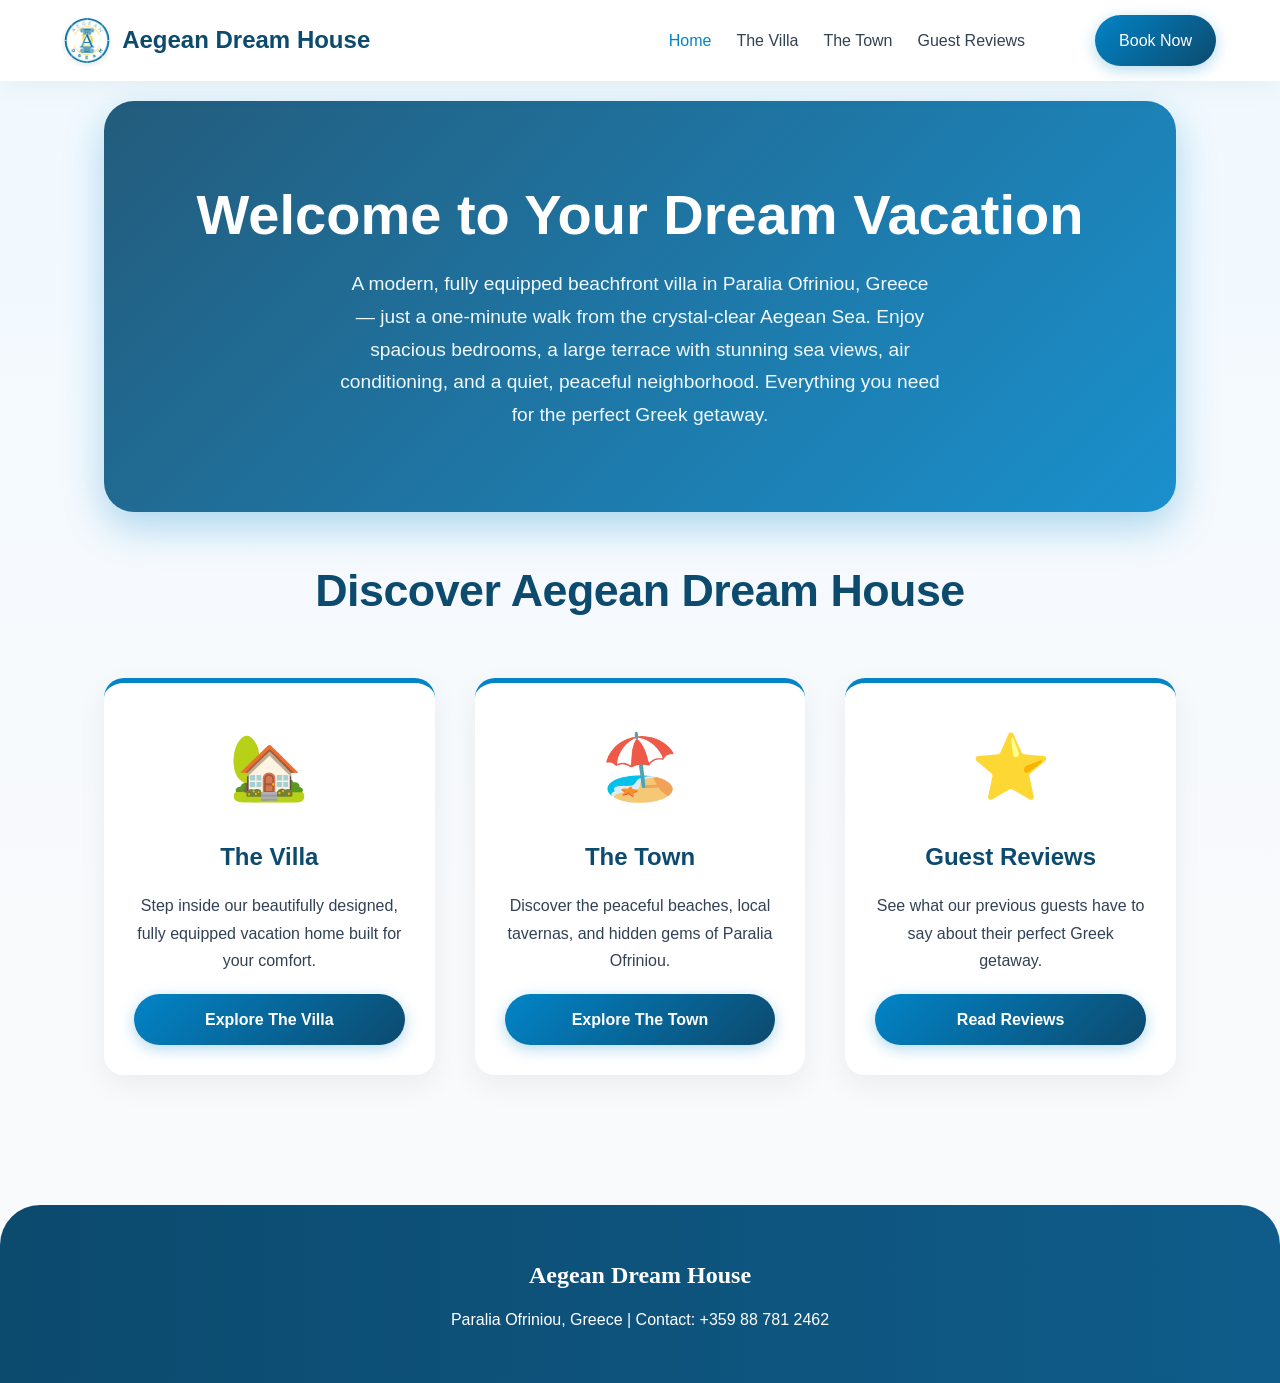
==== commit 5b1e30de: "﻿Fix button spacing on home/town cards and enrich hero description Add gap to feature-card and resta" ====
--- a/index.html
+++ b/index.html
@@ -4,7 +4,7 @@
     <meta charset="UTF-8">
     <meta name="viewport" content="width=device-width, initial-scale=1.0">
     <title>Aegean Dream House | Paralia Ofriniou</title>
-    <meta name="description" content="Aegean Dream House - a beautifully designed vacation villa just steps from the crystal-clear Aegean Sea in Paralia Ofriniou, Greece. Book your dream getaway today.">
+    <meta name="description" content="Aegean Dream House - a modern, fully equipped beachfront villa just a one-minute walk from the Aegean Sea in Paralia Ofriniou, Greece. Spacious bedrooms, sea-view terrace, AC, and a quiet neighborhood.">
     <meta property="og:title" content="Aegean Dream House | Paralia Ofriniou, Greece">
     <meta property="og:description" content="A beautifully designed vacation villa just steps from the crystal-clear Aegean Sea. Comfort, tranquility, and luxury in Paralia Ofriniou.">
     <meta property="og:image" content="https://aegeandream.net/images/logo.jpg">
@@ -44,7 +44,7 @@
     <section class="section section--compact-vert">
         <div class="card hero-banner fade-up">
             <h1 class="hero-title">Welcome to Your Dream Vacation</h1>
-            <p class="hero-subtitle">Just steps away from the crystal-clear Aegean Sea, our beautifully designed villa offers the perfect blend of comfort, tranquility, and luxury.</p>
+            <p class="hero-subtitle">A modern, fully equipped beachfront villa in Paralia Ofriniou, Greece — just a one-minute walk from the crystal-clear Aegean Sea. Enjoy spacious bedrooms, a large terrace with stunning sea views, air conditioning, and a quiet, peaceful neighborhood. Everything you need for the perfect Greek getaway.</p>
         </div>
     </section>
 
--- a/style.css
+++ b/style.css
@@ -264,6 +264,7 @@
     display: flex;
     flex-direction: column;
     justify-content: space-between;
+    gap: 20px;
 }
 
 .feature-icon {
@@ -278,7 +279,7 @@
 }
 
 .feature-text {
-    margin-bottom: 25px;
+    margin-bottom: 0;
 }
 
 /* --- Gallery --- */
@@ -371,6 +372,7 @@
     display: flex;
     flex-direction: column;
     justify-content: space-between;
+    gap: 20px;
 }
 
 .restaurant-name {
@@ -387,7 +389,7 @@
 }
 
 .restaurant-desc {
-    margin-bottom: 25px;
+    margin-bottom: 0;
 }
 
 /* --- Reviews --- */
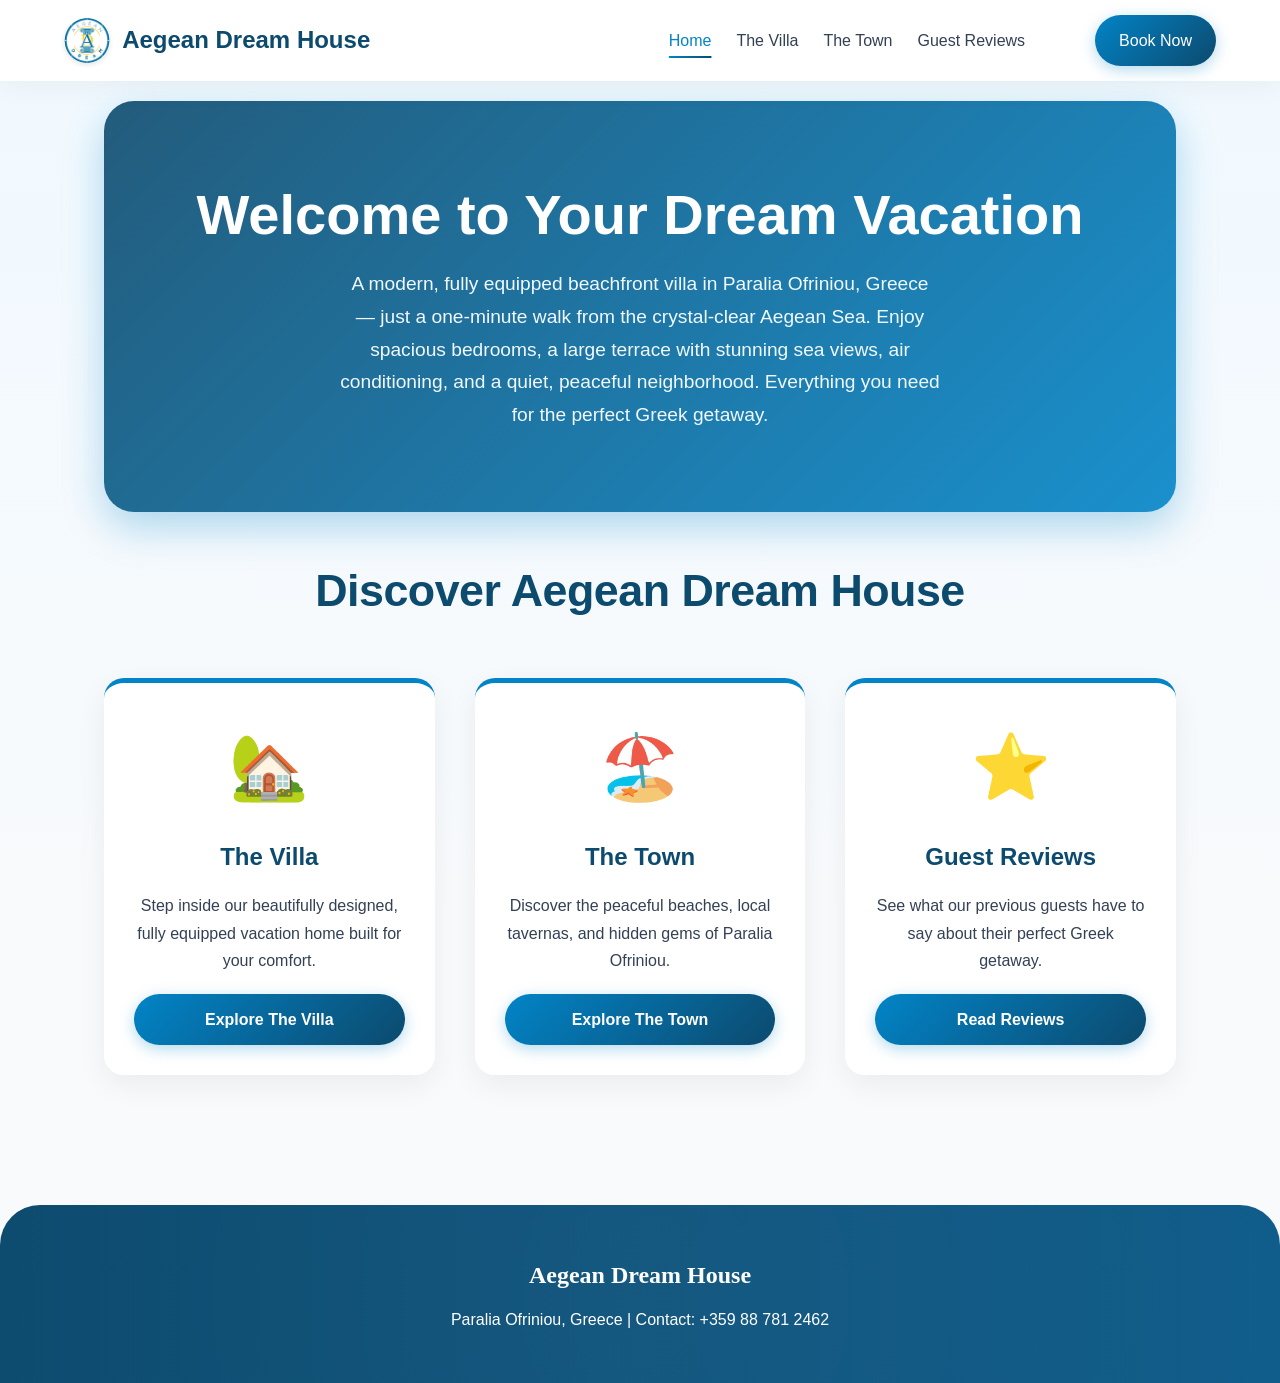
==== commit 5881f228: "Improve UI with smoother animations, organize villa gallery, and add video tour - Add 5 animation ty" ====
--- a/index.html
+++ b/index.html
@@ -42,7 +42,7 @@
     </nav>
 
     <section class="section section--compact-vert">
-        <div class="card hero-banner fade-up">
+        <div class="card hero-banner scale-in">
             <h1 class="hero-title">Welcome to Your Dream Vacation</h1>
             <p class="hero-subtitle">A modern, fully equipped beachfront villa in Paralia Ofriniou, Greece — just a one-minute walk from the crystal-clear Aegean Sea. Enjoy spacious bedrooms, a large terrace with stunning sea views, air conditioning, and a quiet, peaceful neighborhood. Everything you need for the perfect Greek getaway.</p>
         </div>
--- a/style.css
+++ b/style.css
@@ -11,6 +11,8 @@
     --bg-color: #f8fafc;
     --gold: #fbbf24;
     --gold-hover: #f59e0b;
+    --ease-out-expo: cubic-bezier(0.16, 1, 0.3, 1);
+    --ease-out-back: cubic-bezier(0.34, 1.56, 0.64, 1);
 }
 
 * {
@@ -18,6 +20,10 @@
     padding: 0;
     box-sizing: border-box;
     font-family: 'Segoe UI', Tahoma, Geneva, Verdana, sans-serif;
+}
+
+html {
+    scroll-behavior: smooth;
 }
 
 body {
@@ -68,11 +74,18 @@
     align-items: center;
     padding: 15px 5%;
     background-color: rgba(255, 255, 255, 0.95);
-    backdrop-filter: blur(10px);
+    backdrop-filter: blur(12px);
+    -webkit-backdrop-filter: blur(12px);
     box-shadow: 0 4px 30px rgba(0, 0, 0, 0.05);
     position: sticky;
     top: 0;
     z-index: 1000;
+    transition: padding 0.4s var(--ease-out-expo), box-shadow 0.4s ease;
+}
+
+nav.scrolled {
+    padding: 10px 5%;
+    box-shadow: 0 4px 30px rgba(0, 0, 0, 0.1);
 }
 
 .logo {
@@ -82,11 +95,11 @@
     text-decoration: none;
     display: flex;
     align-items: center;
-    transition: transform 0.3s ease;
+    transition: transform 0.4s var(--ease-out-back);
 }
 
 .logo:hover {
-    transform: scale(1.02);
+    transform: scale(1.03);
 }
 
 .nav-logo {
@@ -95,6 +108,16 @@
     margin-right: 12px;
     border-radius: 50%;
     box-shadow: 0 2px 5px rgba(0, 0, 0, 0.1);
+    transition: transform 0.4s var(--ease-out-back), box-shadow 0.3s ease;
+}
+
+nav.scrolled .nav-logo {
+    height: 38px;
+}
+
+.logo:hover .nav-logo {
+    transform: rotate(10deg) scale(1.1);
+    box-shadow: 0 4px 12px rgba(0, 0, 0, 0.15);
 }
 
 .nav-links {
@@ -108,7 +131,7 @@
     color: var(--text-color);
     font-weight: 500;
     position: relative;
-    transition: color 0.3s ease;
+    transition: color 0.3s ease, transform 0.3s var(--ease-out-back);
 }
 
 .nav-links a::after {
@@ -117,9 +140,11 @@
     width: 0;
     height: 2px;
     bottom: -4px;
-    left: 0;
-    background-color: var(--accent-blue);
-    transition: width 0.3s ease;
+    left: 50%;
+    transform: translateX(-50%);
+    background: linear-gradient(90deg, var(--accent-blue), var(--primary-blue));
+    transition: width 0.4s var(--ease-out-expo);
+    border-radius: 2px;
 }
 
 .nav-links a:hover::after {
@@ -128,10 +153,15 @@
 
 .nav-links a:hover {
     color: var(--accent-blue);
+    transform: translateY(-1px);
 }
 
 .nav-link--active {
     color: var(--accent-blue) !important;
+}
+
+.nav-link--active::after {
+    width: 100% !important;
 }
 
 .nav-translate {
@@ -149,16 +179,38 @@
     font-weight: bold;
     border: none;
     cursor: pointer;
-    transition: transform 0.3s ease, box-shadow 0.3s ease;
+    transition: transform 0.4s var(--ease-out-back), box-shadow 0.4s ease, background 0.3s ease;
     text-align: center;
     text-decoration: none;
     box-shadow: 0 4px 15px rgba(2, 132, 199, 0.3);
     display: inline-block;
+    position: relative;
+    overflow: hidden;
+}
+
+.btn::before {
+    content: '';
+    position: absolute;
+    top: 0;
+    left: -100%;
+    width: 100%;
+    height: 100%;
+    background: linear-gradient(90deg, transparent, rgba(255, 255, 255, 0.2), transparent);
+    transition: left 0.6s ease;
+}
+
+.btn:hover::before {
+    left: 100%;
 }
 
 .btn:hover {
-    transform: translateY(-2px);
-    box-shadow: 0 8px 25px rgba(2, 132, 199, 0.4);
+    transform: translateY(-3px) scale(1.02);
+    box-shadow: 0 10px 30px rgba(2, 132, 199, 0.4);
+}
+
+.btn:active {
+    transform: translateY(-1px) scale(0.98);
+    box-shadow: 0 4px 15px rgba(2, 132, 199, 0.3);
 }
 
 .btn::after {
@@ -226,7 +278,7 @@
     border-radius: 20px;
     box-shadow: 0 10px 30px rgba(0, 0, 0, 0.06);
     border-top: 5px solid var(--accent-blue);
-    transition: transform 0.5s cubic-bezier(0.165, 0.84, 0.44, 1), box-shadow 0.5s ease;
+    transition: transform 0.5s var(--ease-out-expo), box-shadow 0.5s ease;
 }
 
 .card:hover {
@@ -245,6 +297,11 @@
     border-top: none;
 }
 
+.hero-banner:hover {
+    transform: none;
+    box-shadow: 0 20px 50px rgba(2, 132, 199, 0.35);
+}
+
 .hero-title {
     font-size: 3.5rem;
     margin-bottom: 20px;
@@ -270,6 +327,11 @@
 .feature-icon {
     font-size: 4rem;
     margin-bottom: 15px;
+    transition: transform 0.5s var(--ease-out-back);
+}
+
+.feature-card:hover .feature-icon {
+    transform: scale(1.15) rotate(-5deg);
 }
 
 .feature-title {
@@ -283,11 +345,35 @@
 }
 
 /* --- Gallery --- */
+.gallery-section-title {
+    font-size: 1.6rem;
+    color: var(--primary-blue);
+    margin: 50px 0 10px 0;
+    padding-bottom: 10px;
+    border-bottom: 3px solid var(--accent-blue);
+    display: inline-block;
+    font-weight: 700;
+}
+
+.gallery-section-title:first-of-type {
+    margin-top: 30px;
+}
+
 .gallery-grid {
     display: grid;
     grid-template-columns: repeat(auto-fit, minmax(300px, 1fr));
     gap: 20px;
-    margin-top: 30px;
+    margin-top: 15px;
+    margin-bottom: 20px;
+}
+
+.gallery-grid--featured {
+    grid-template-columns: 1fr 1fr;
+}
+
+.gallery-grid--featured .gallery-img:first-child {
+    grid-column: 1 / -1;
+    height: 400px;
 }
 
 .gallery-img {
@@ -296,13 +382,17 @@
     object-fit: cover;
     border-radius: 15px;
     box-shadow: 0 5px 15px rgba(0, 0, 0, 0.08);
-    transition: transform 0.5s cubic-bezier(0.165, 0.84, 0.44, 1), box-shadow 0.5s ease;
+    transition: transform 0.6s var(--ease-out-expo), box-shadow 0.6s ease, filter 0.4s ease;
+}
+
+.gallery-img.interactive {
+    cursor: zoom-in;
 }
 
 .gallery-img.interactive:hover {
-    transform: scale(1.03);
-    cursor: zoom-in;
-    box-shadow: 0 15px 30px rgba(0, 0, 0, 0.15);
+    transform: scale(1.03) translateY(-4px);
+    box-shadow: 0 20px 40px rgba(0, 0, 0, 0.18);
+    filter: brightness(1.05);
 }
 
 .gallery-intro {
@@ -313,6 +403,55 @@
     margin-top: 10px;
     font-style: italic;
     color: #64748b;
+}
+
+/* --- Video Tour Section --- */
+.video-tour {
+    margin: 40px 0;
+    border-radius: 20px;
+    overflow: hidden;
+    box-shadow: 0 15px 40px rgba(0, 0, 0, 0.1);
+    background: linear-gradient(135deg, var(--primary-blue), var(--accent-blue));
+    padding: 3px;
+}
+
+.video-tour-inner {
+    background: white;
+    border-radius: 18px;
+    overflow: hidden;
+    padding: 30px;
+    text-align: center;
+}
+
+.video-tour-title {
+    font-size: 1.8rem;
+    color: var(--primary-blue);
+    margin-bottom: 8px;
+    font-weight: 700;
+}
+
+.video-tour-subtitle {
+    color: #64748b;
+    margin-bottom: 25px;
+    font-size: 1.05rem;
+}
+
+.video-tour-wrapper {
+    position: relative;
+    padding-bottom: 56.25%;
+    height: 0;
+    border-radius: 12px;
+    overflow: hidden;
+    box-shadow: 0 5px 20px rgba(0, 0, 0, 0.1);
+}
+
+.video-tour-wrapper iframe {
+    position: absolute;
+    top: 0;
+    left: 0;
+    width: 100%;
+    height: 100%;
+    border: none;
 }
 
 /* --- Lightbox --- */
@@ -325,7 +464,8 @@
     width: 100%;
     height: 100%;
     background: rgba(12, 74, 110, 0.95);
-    backdrop-filter: blur(5px);
+    backdrop-filter: blur(10px);
+    -webkit-backdrop-filter: blur(10px);
     align-items: center;
     justify-content: center;
     opacity: 0;
@@ -342,12 +482,12 @@
     max-height: 90vh;
     border-radius: 10px;
     box-shadow: 0 20px 50px rgba(0, 0, 0, 0.5);
-    transform: scale(0.95);
-    transition: transform 0.4s cubic-bezier(0.165, 0.84, 0.44, 1);
+    transform: scale(0.9) translateY(20px);
+    transition: transform 0.5s var(--ease-out-expo);
 }
 
 .lightbox.active img {
-    transform: scale(1);
+    transform: scale(1) translateY(0);
 }
 
 .close-lightbox {
@@ -357,14 +497,56 @@
     color: white;
     font-size: 40px;
     cursor: pointer;
-    transition: transform 0.3s;
+    transition: transform 0.4s var(--ease-out-back);
     background: none;
     border: none;
     line-height: 1;
 }
 
 .close-lightbox:hover {
-    transform: scale(1.1) rotate(90deg);
+    transform: scale(1.2) rotate(90deg);
+}
+
+.lightbox-nav {
+    position: absolute;
+    top: 50%;
+    transform: translateY(-50%);
+    background: rgba(255, 255, 255, 0.15);
+    color: white;
+    border: 2px solid rgba(255, 255, 255, 0.3);
+    width: 50px;
+    height: 50px;
+    border-radius: 50%;
+    font-size: 24px;
+    cursor: pointer;
+    transition: background 0.3s ease, transform 0.3s var(--ease-out-back);
+    display: flex;
+    align-items: center;
+    justify-content: center;
+    backdrop-filter: blur(5px);
+}
+
+.lightbox-nav:hover {
+    background: rgba(255, 255, 255, 0.3);
+    transform: translateY(-50%) scale(1.1);
+}
+
+.lightbox-prev {
+    left: 20px;
+}
+
+.lightbox-next {
+    right: 20px;
+}
+
+.lightbox-counter {
+    position: absolute;
+    bottom: 30px;
+    left: 50%;
+    transform: translateX(-50%);
+    color: rgba(255, 255, 255, 0.7);
+    font-size: 0.95rem;
+    letter-spacing: 1px;
 }
 
 /* --- Restaurant Cards (Town) --- */
@@ -470,13 +652,14 @@
     border-radius: 10px;
     font-family: inherit;
     font-size: 1rem;
-    transition: border-color 0.3s, box-shadow 0.3s;
+    transition: border-color 0.3s ease, box-shadow 0.3s ease, transform 0.3s var(--ease-out-expo);
 }
 
 input:focus, select:focus, textarea:focus {
     outline: none;
     border-color: var(--accent-blue);
     box-shadow: 0 0 0 4px rgba(2, 132, 199, 0.1);
+    transform: translateY(-1px);
 }
 
 .photo-cta {
@@ -509,7 +692,7 @@
     text-align: center;
     margin-top: 20px;
     border: 1px solid #86efac;
-    animation: fadeIn 0.5s ease;
+    animation: slideUp 0.5s var(--ease-out-expo);
 }
 
 .form-success.visible {
@@ -519,8 +702,8 @@
 /* --- Scroll Animations --- */
 .fade-up {
     opacity: 0;
-    transform: translateY(40px);
-    transition: opacity 1s cubic-bezier(0.25, 1, 0.5, 1), transform 1s cubic-bezier(0.25, 1, 0.5, 1);
+    transform: translateY(50px);
+    transition: opacity 0.8s var(--ease-out-expo), transform 0.8s var(--ease-out-expo);
 }
 
 .fade-up.visible {
@@ -528,9 +711,61 @@
     transform: translateY(0);
 }
 
+.fade-in {
+    opacity: 0;
+    transition: opacity 0.8s var(--ease-out-expo);
+}
+
+.fade-in.visible {
+    opacity: 1;
+}
+
+.slide-left {
+    opacity: 0;
+    transform: translateX(-60px);
+    transition: opacity 0.8s var(--ease-out-expo), transform 0.8s var(--ease-out-expo);
+}
+
+.slide-left.visible {
+    opacity: 1;
+    transform: translateX(0);
+}
+
+.slide-right {
+    opacity: 0;
+    transform: translateX(60px);
+    transition: opacity 0.8s var(--ease-out-expo), transform 0.8s var(--ease-out-expo);
+}
+
+.slide-right.visible {
+    opacity: 1;
+    transform: translateX(0);
+}
+
+.scale-in {
+    opacity: 0;
+    transform: scale(0.85);
+    transition: opacity 0.8s var(--ease-out-expo), transform 0.8s var(--ease-out-expo);
+}
+
+.scale-in.visible {
+    opacity: 1;
+    transform: scale(1);
+}
+
+@keyframes slideUp {
+    from { opacity: 0; transform: translateY(20px); }
+    to { opacity: 1; transform: translateY(0); }
+}
+
 @keyframes fadeIn {
     from { opacity: 0; transform: translateY(-10px); }
     to { opacity: 1; transform: translateY(0); }
+}
+
+@keyframes float {
+    0%, 100% { transform: translateY(0); }
+    50% { transform: translateY(-8px); }
 }
 
 /* --- Footer --- */
@@ -542,11 +777,29 @@
     margin-top: 50px;
     border-top-left-radius: 40px;
     border-top-right-radius: 40px;
+    position: relative;
+    overflow: hidden;
+}
+
+footer::before {
+    content: '';
+    position: absolute;
+    top: -50%;
+    left: -50%;
+    width: 200%;
+    height: 200%;
+    background: radial-gradient(circle, rgba(255, 255, 255, 0.03) 0%, transparent 60%);
+    animation: float 8s ease-in-out infinite;
 }
 
 .footer-title {
     font-family: 'Georgia', serif;
     margin-bottom: 10px;
+    position: relative;
+}
+
+footer p {
+    position: relative;
 }
 
 /* --- Mobile Menu --- */
@@ -561,7 +814,7 @@
     height: 3px;
     background-color: var(--primary-blue);
     margin: 4px 0;
-    transition: 0.3s;
+    transition: transform 0.4s var(--ease-out-expo), opacity 0.3s ease;
     border-radius: 3px;
 }
 
@@ -592,10 +845,17 @@
         background-color: rgba(255, 255, 255, 0.98);
         padding: 20px 0;
         box-shadow: 0 10px 20px rgba(0, 0, 0, 0.1);
+        backdrop-filter: blur(10px);
     }
 
     .nav-links.active {
         display: flex;
+        animation: slideDown 0.4s var(--ease-out-expo);
+    }
+
+    @keyframes slideDown {
+        from { opacity: 0; transform: translateY(-10px); }
+        to { opacity: 1; transform: translateY(0); }
     }
 
     .nav-translate {
@@ -617,6 +877,28 @@
 
     .form-row input {
         margin-bottom: 20px;
+    }
+
+    .gallery-grid--featured .gallery-img:first-child {
+        height: 250px;
+    }
+
+    .gallery-grid {
+        grid-template-columns: repeat(auto-fit, minmax(250px, 1fr));
+    }
+
+    .lightbox-nav {
+        width: 40px;
+        height: 40px;
+        font-size: 18px;
+    }
+
+    .lightbox-prev {
+        left: 10px;
+    }
+
+    .lightbox-next {
+        right: 10px;
     }
 }
 
@@ -633,6 +915,11 @@
     font-family: inherit !important;
     display: flex !important;
     align-items: center !important;
+    transition: background-color 0.3s ease !important;
+}
+
+.goog-te-gadget-simple:hover {
+    background-color: #e0f2fe !important;
 }
 
 .goog-te-menu-value span {
